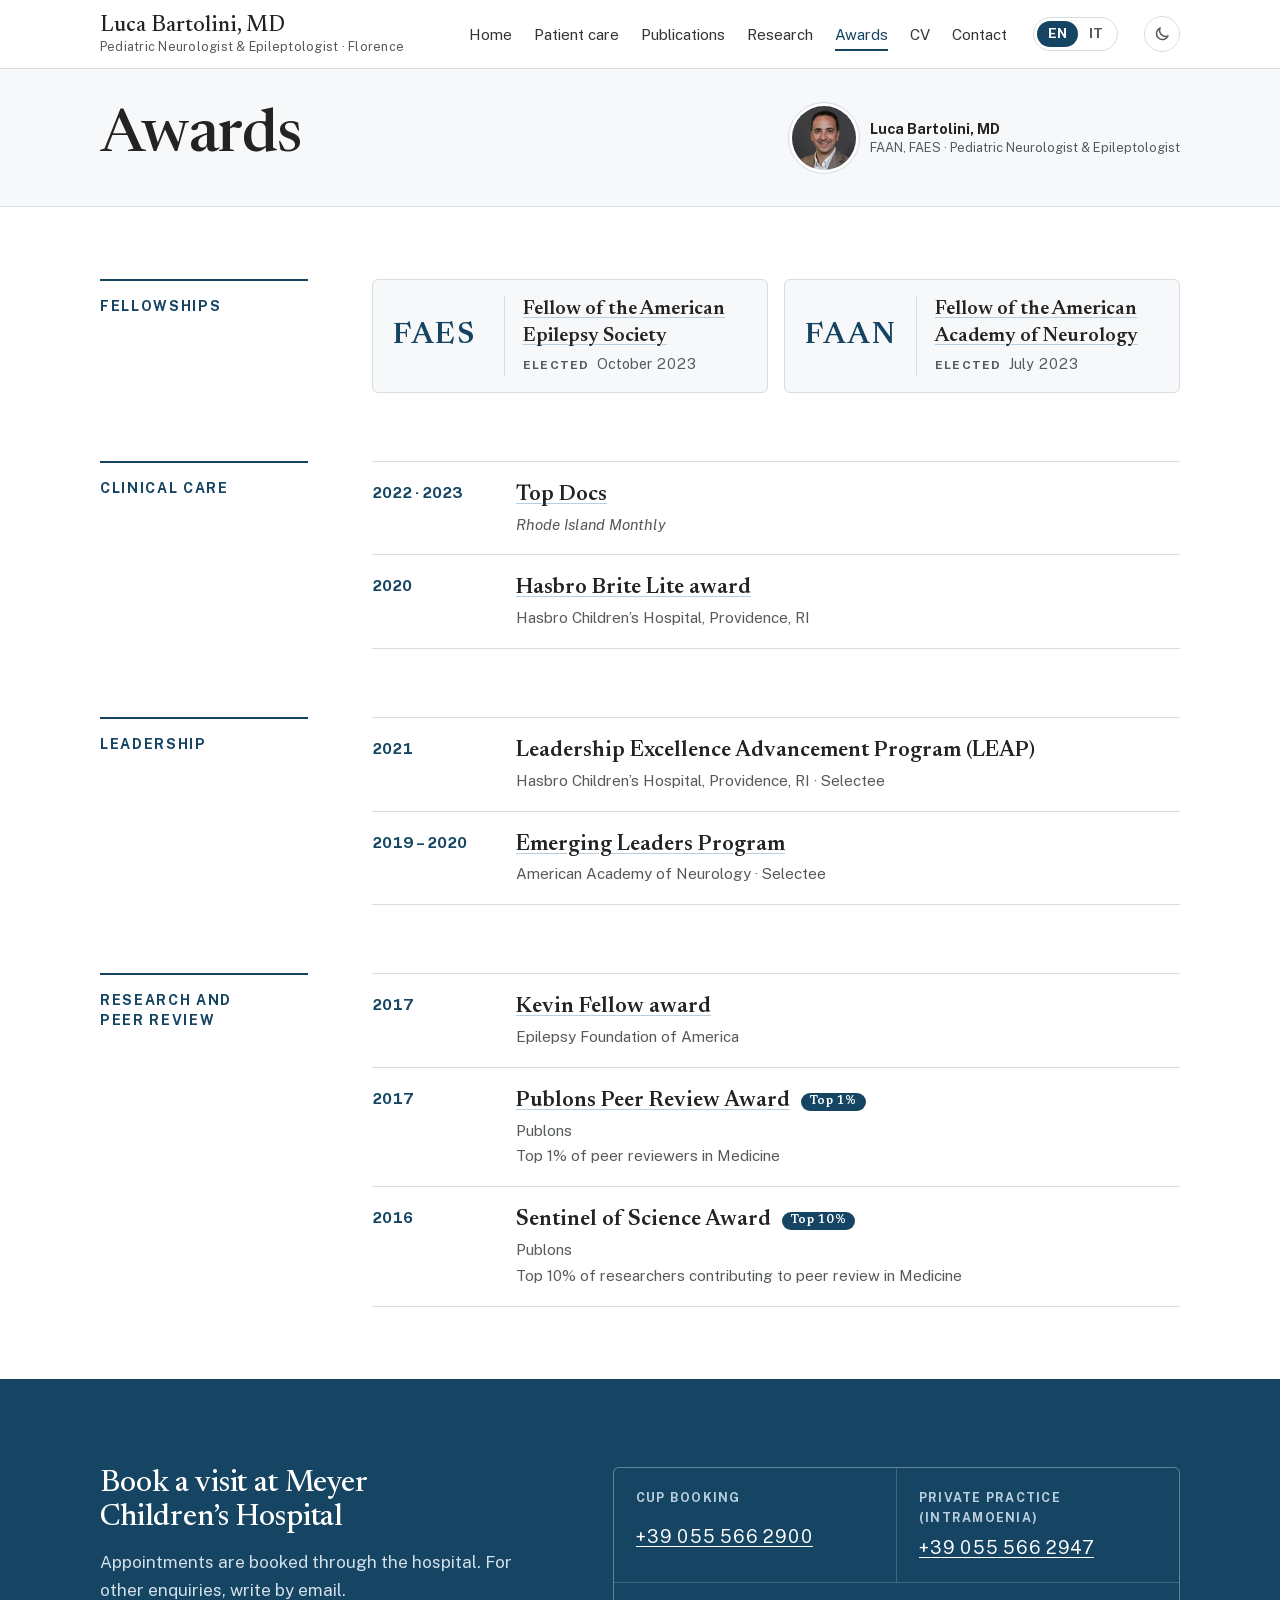
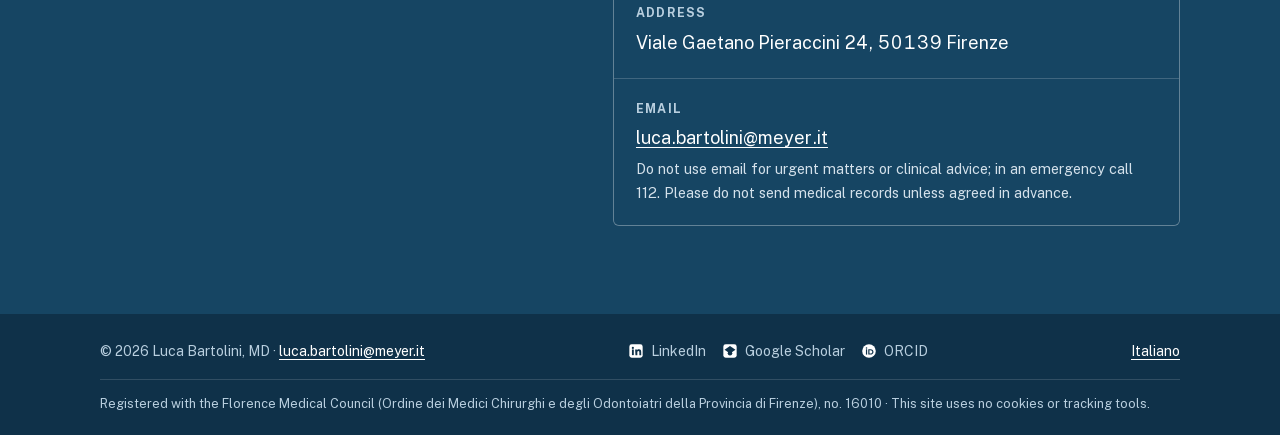
==== awards/index.html @ 649fad36 "Rework homepage design, align EN bio with IT, add legal notes Design: on phones the portrait sits be" ====
<!doctype html>
<html lang="en">
<head>
<meta charset="utf-8">
<meta name="viewport" content="width=device-width, initial-scale=1, viewport-fit=cover">
<script>try{var t=localStorage.getItem("theme");if(t==="dark"||t==="light")document.documentElement.setAttribute("data-theme",t)}catch(e){}</script>
<title>Awards and Honors | Luca Bartolini, MD, FAAN, FAES</title>
<meta name="description" content="Awards and honors of Luca Bartolini, MD: Fellow of the American Academy of Neurology (FAAN) and American Epilepsy Society (FAES), ABPN board-certified." />
<link rel="canonical" href="https://www.lucabartolinimd.com/awards/" />
<meta property="og:locale" content="en_US" />
<meta property="og:type" content="article" />
<meta property="og:title" content="Awards and Honors | Luca Bartolini, MD, FAAN, FAES" />
<meta property="og:description" content="Awards and honors of Luca Bartolini, MD: Fellow of the American Academy of Neurology (FAAN) and American Epilepsy Society (FAES), ABPN board-certified." />
<meta property="og:url" content="https://www.lucabartolinimd.com/awards/" />
<meta property="og:site_name" content="Luca Bartolini, MD" />
<meta property="article:modified_time" content="2024-05-18T07:03:26+00:00" />
<meta property="og:image" content="https://www.lucabartolinimd.com/assets/img/luca-bartolini-1024.jpg" />
<meta name="twitter:card" content="summary_large_image" />
<meta name="twitter:label1" content="Est. reading time" />
<meta name="twitter:data1" content="1 minute" />
<script type="application/ld+json">{"@context":"https://schema.org","@graph":[{"@type":"WebPage","@id":"https://www.lucabartolinimd.com/awards/","url":"https://www.lucabartolinimd.com/awards/","name":"Awards and Honors | Luca Bartolini, MD, FAAN, FAES","isPartOf":{"@id":"https://www.lucabartolinimd.com/#website"},"primaryImageOfPage":{"@id":"https://www.lucabartolinimd.com/awards/#primaryimage"},"image":{"@id":"https://www.lucabartolinimd.com/awards/#primaryimage"},"thumbnailUrl":"https://www.lucabartolinimd.com/assets/img/luca-bartolini-1024.jpg","datePublished":"2023-12-12T12:00:32+00:00","dateModified":"2026-11-07T00:00:00+00:00","description":"Awards and honors of Luca Bartolini, MD: Fellow of the American Academy of Neurology (FAAN) and American Epilepsy Society (FAES), ABPN board-certified.","breadcrumb":{"@id":"https://www.lucabartolinimd.com/awards/#breadcrumb"},"inLanguage":"en-US","potentialAction":[{"@type":"ReadAction","target":["https://www.lucabartolinimd.com/awards/"]}]},{"@type":"ImageObject","inLanguage":"en-US","@id":"https://www.lucabartolinimd.com/awards/#primaryimage","url":"https://www.lucabartolinimd.com/assets/img/luca-bartolini-1024.jpg","contentUrl":"https://www.lucabartolinimd.com/assets/img/luca-bartolini-1024.jpg","width":1024,"height":1536,"caption":"Luca Bartolini, MD, FAAN, FAES"},{"@type":"BreadcrumbList","@id":"https://www.lucabartolinimd.com/awards/#breadcrumb","itemListElement":[{"@type":"ListItem","position":1,"name":"Home","item":"https://www.lucabartolinimd.com/"},{"@type":"ListItem","position":2,"name":"Home","item":"https://www.lucabartolinimd.com/"},{"@type":"ListItem","position":3,"name":"Awards"}]},{"@type":"WebSite","@id":"https://www.lucabartolinimd.com/#website","url":"https://www.lucabartolinimd.com/","name":"Luca Bartolini, MD, FAAN, FAES","description":"Pediatric Neurologist and Epileptologist in Florence","publisher":{"@id":"https://www.lucabartolinimd.com/#/schema/person/4115e8d61b340ea2234ad80b020957fd"},"alternateName":"Prof. Luca Bartolini","inLanguage":"en-US"},{"@type":"Person","@id":"https://www.lucabartolinimd.com/#/schema/person/4115e8d61b340ea2234ad80b020957fd","name":"Luca Bartolini","honorificPrefix":"Prof.","honorificSuffix":"MD, FAAN, FAES","jobTitle":["Pediatric Neurologist and Epileptologist","Associate Professor of Child Neurology","Editor-in-Chief, Neurology: Clinical Practice"],"description":"Pediatric neurologist and epileptologist caring for children with complex neurological disorders, with a special focus on drug-resistant and rare genetic epilepsies.","url":"https://www.lucabartolinimd.com/","image":{"@type":"ImageObject","url":"https://www.lucabartolinimd.com/assets/img/luca-bartolini-1024.jpg","contentUrl":"https://www.lucabartolinimd.com/assets/img/luca-bartolini-1024.jpg","width":1024,"height":1536,"caption":"Luca Bartolini, MD, FAAN, FAES"},"email":"mailto:luca.bartolini@meyer.it","worksFor":{"@type":"Hospital","name":"Meyer Children’s Hospital IRCCS","url":"https://www.meyer.it","telephone":"+39 055 566 2900","address":{"@type":"PostalAddress","streetAddress":"Viale Gaetano Pieraccini, 24","postalCode":"50139","addressLocality":"Firenze","addressCountry":"IT"}},"affiliation":{"@type":"CollegeOrUniversity","name":"University of Florence","url":"https://www.unifi.it"},"alumniOf":{"@type":"CollegeOrUniversity","name":"University of Padova"},"award":["Fellow of the American Academy of Neurology (FAAN)","Fellow of the American Epilepsy Society (FAES)"],"knowsAbout":["Childhood epilepsy","Rare, drug-resistant neurogenetic conditions","Inflammatory disorders of the central nervous system","Pediatric stroke","Neurocritical care"],"knowsLanguage":["it","en"],"sameAs":["https://it.linkedin.com/in/lucabartolinimd","https://scholar.google.com/citations?user=W1sBHMkAAAAJ","https://orcid.org/0000-0003-2755-8218"]}]}</script>
<link rel="alternate" hreflang="en" href="https://www.lucabartolinimd.com/awards/">
<link rel="alternate" hreflang="it" href="https://www.lucabartolinimd.com/it/premi/">
<link rel="alternate" hreflang="x-default" href="https://www.lucabartolinimd.com/awards/">
<link rel="preload" href="../assets/fonts/public-sans-var.woff2" as="font" type="font/woff2" crossorigin>
<link rel="preload" href="../assets/fonts/newsreader-var.woff2" as="font" type="font/woff2" crossorigin>
<link rel="stylesheet" href="../assets/css/site.css?v=a36871f1">
<link rel="icon" href="../assets/img/favicon-48.png" sizes="48x48" type="image/png">
<link rel="icon" href="../assets/img/favicon-96.png" sizes="96x96" type="image/png">
<link rel="icon" href="../assets/img/favicon-192.png" sizes="192x192" type="image/png">
<link rel="apple-touch-icon" href="../assets/img/icon-300.jpg">
<meta name="theme-color" content="#164563">
</head>
<body class="page-awards">
<a class="skip" href="#main">Skip to content</a>
<header class="site-header">
  <div class="wrap">
    <a class="brand" href="../"><strong>Luca Bartolini, MD</strong><span>Pediatric Neurologist &amp; Epileptologist · Florence</span></a>
    <nav class="nav" aria-label="Main">
      <ul id="site-menu"><li><a href="../">Home</a></li><li><a href="../patient-care/">Patient care</a></li><li><a href="../publications/">Publications</a></li><li><a href="../research/">Research</a></li><li><a href="./" aria-current="page">Awards</a></li><li><a href="../cv/">CV</a></li><li><a href="../contacts/">Contact</a></li></ul>
      <div class="lang" role="group" aria-label="Language"><a href="./" lang="en" hreflang="en" aria-current="true">EN</a><a href="../it/premi/" lang="it" hreflang="it">IT</a></div>
      <button class="theme-btn" type="button" id="theme-btn" aria-pressed="false" aria-label="Dark mode" title="Dark mode"><svg class="moon" viewBox="0 0 24 24" aria-hidden="true" focusable="false"><path d="M20 14.5A8 8 0 0 1 9.5 4a8 8 0 1 0 10.5 10.5z" fill="none" stroke="currentColor" stroke-width="2" stroke-linejoin="round"/></svg><svg class="sun" viewBox="0 0 24 24" aria-hidden="true" focusable="false"><circle cx="12" cy="12" r="4" fill="none" stroke="currentColor" stroke-width="2"/><path d="M12 2v2.5M12 19.5V22M2 12h2.5M19.5 12H22M4.9 4.9l1.8 1.8M17.3 17.3l1.8 1.8M4.9 19.1l1.8-1.8M17.3 6.7l1.8-1.8" stroke="currentColor" stroke-width="2" stroke-linecap="round"/></svg></button>
      <button class="menu-btn" type="button" id="menu-btn" aria-controls="site-menu" aria-expanded="false" data-open="Menu" data-close="Close">Menu</button>
    </nav>
  </div>
</header>
<main id="main">
<section class="page-head"><div class="wrap"><div class="titles"><h1>Awards</h1></div><a class="mini" href="../"><picture><source type="image/avif" srcset="../assets/img/headshot-thumb-128.avif 2x, ../assets/img/headshot-thumb-192.avif 3x"><img src="../assets/img/headshot-thumb-128.jpg" srcset="../assets/img/headshot-thumb-192.jpg 3x" alt="" width="64" height="64"></picture><span><b>Luca Bartolini, MD</b><small>FAAN, FAES · Pediatric Neurologist &amp; Epileptologist</small></span></a></div></section>
<section class="page-body no-toc"><div class="wrap"><div class="awards"><section class="aw-section aw-fellows" aria-labelledby="aw-fellows"><h2 id="aw-fellows">Fellowships</h2><ul class="fellows"><li class="fellow"><p class="fellow-pn" aria-hidden="true">FAES</p><p class="fellow-name"><a href="https://aesnet.org/membership/get-involved/faes" target="_blank" rel="noopener">Fellow of the American Epilepsy Society<span class="sr-only"> (opens in a new tab)</span></a></p><p class="fellow-date"><span>Elected</span> October 2023</p></li><li class="fellow"><p class="fellow-pn" aria-hidden="true">FAAN</p><p class="fellow-name"><a href="https://www.aan.com/membership/become-a-fellow-faan" target="_blank" rel="noopener">Fellow of the American Academy of Neurology<span class="sr-only"> (opens in a new tab)</span></a></p><p class="fellow-date"><span>Elected</span> July 2023</p></li></ul></section><section class="aw-section" aria-labelledby="aw-clinical-care"><h2 id="aw-clinical-care">Clinical care</h2><ol class="aw-list"><li class="aw-item"><p class="aw-when">2022 · 2023</p><div class="aw-what"><p class="aw-title"><a href="https://www.rimonthly.com/be-well-rhody/top-doctors/" target="_blank" rel="noopener">Top Docs<span class="sr-only"> (opens in a new tab)</span></a></p><p class="aw-by"><i>Rhode Island Monthly</i></p></div></li><li class="aw-item"><p class="aw-when">2020</p><div class="aw-what"><p class="aw-title"><a href="https://www.lifespan.org/locations/hasbro-childrens-hospital/about-hasbro-childrens-hospital/awards/brite-lites/brite-lite-prev-winners" target="_blank" rel="noopener">Hasbro Brite Lite award<span class="sr-only"> (opens in a new tab)</span></a></p><p class="aw-by">Hasbro Children’s Hospital, Providence, RI</p></div></li></ol></section><section class="aw-section" aria-labelledby="aw-leadership"><h2 id="aw-leadership">Leadership</h2><ol class="aw-list"><li class="aw-item"><p class="aw-when">2021</p><div class="aw-what"><p class="aw-title">Leadership Excellence Advancement Program (LEAP)</p><p class="aw-by">Hasbro Children’s Hospital, Providence, RI<span class="aw-note">Selectee</span></p></div></li><li class="aw-item"><p class="aw-when">2019 – 2020</p><div class="aw-what"><p class="aw-title"><a href="https://www.aan.com/conferences-community/leadership-programs/emerging-leaders/" target="_blank" rel="noopener">Emerging Leaders Program<span class="sr-only"> (opens in a new tab)</span></a></p><p class="aw-by">American Academy of Neurology<span class="aw-note">Selectee</span></p></div></li></ol></section><section class="aw-section" aria-labelledby="aw-research-and-peer-review"><h2 id="aw-research-and-peer-review">Research and peer review</h2><ol class="aw-list"><li class="aw-item"><p class="aw-when">2017</p><div class="aw-what"><p class="aw-title"><a href="https://www.epilepsy.com/about-us/research-and-new-therapies/kevins-fellows" target="_blank" rel="noopener">Kevin Fellow award<span class="sr-only"> (opens in a new tab)</span></a></p><p class="aw-by">Epilepsy Foundation of America</p></div></li><li class="aw-item"><p class="aw-when">2017</p><div class="aw-what"><p class="aw-title"><a href="https://publons.com/wos-op/awards/2017/field/?asjc=160&amp;order_by=place" target="_blank" rel="noopener">Publons Peer Review Award<span class="sr-only"> (opens in a new tab)</span></a> <span class="aw-rank">Top 1%</span></p><p class="aw-by">Publons</p><p class="aw-desc">Top 1% of peer reviewers in Medicine</p></div></li><li class="aw-item"><p class="aw-when">2016</p><div class="aw-what"><p class="aw-title">Sentinel of Science Award <span class="aw-rank">Top 10%</span></p><p class="aw-by">Publons</p><p class="aw-desc">Top 10% of researchers contributing to peer review in Medicine</p></div></li></ol></section></div></div></section>
</main>
<section class="appt" id="appointments" aria-labelledby="appt-h">
  <div class="wrap">
    <div>
      <h2 id="appt-h">Book a visit at Meyer Children’s Hospital</h2>
      <p class="sub">Appointments are booked through the hospital. For other enquiries, write by email.</p>
    </div>
    <div class="contact-grid">
      <div><span class="k">CUP booking</span><span class="v"><a href="tel:+390555662900">+39 055 566 2900</a></span></div>
      <div><span class="k">Private practice (intramoenia)</span><span class="v"><a href="tel:+390555662947">+39 055 566 2947</a></span></div>
      <div class="full"><span class="k">Address</span><span class="v">Viale Gaetano Pieraccini 24, 50139 Firenze</span></div>
      <div class="full"><span class="k">Email</span><span class="v"><a href="mailto:luca.bartolini@meyer.it">luca.bartolini@meyer.it</a></span><span class="h">Do not use email for urgent matters or clinical advice; in an emergency call 112. Please do not send medical records unless agreed in advance.</span></div>
    </div>
  </div>
</section>
<footer class="site-footer"><div class="wrap"><span>© 2026 Luca Bartolini, MD · <a href="mailto:luca.bartolini@meyer.it">luca.bartolini@meyer.it</a></span><ul class="profiles on-dark" aria-label="Profiles"><li><a href="https://it.linkedin.com/in/lucabartolinimd" target="_blank" rel="noopener me"><svg class="ico" viewBox="0 0 24 24" aria-hidden="true" focusable="false"><rect x="2" y="2" width="20" height="20" rx="3.5" fill="currentColor"/><circle cx="7.3" cy="7.4" r="1.65" fill="var(--icon-cut)"/><rect x="5.9" y="9.7" width="2.8" height="8.5" fill="var(--icon-cut)"/><path d="M10.7 9.7h2.7v1.2c.4-.8 1.5-1.5 3-1.5 2.9 0 3.4 1.9 3.4 4.3v4.5H17v-4c0-1 0-2.3-1.4-2.3s-1.6 1.1-1.6 2.2v4.1h-2.8z" fill="var(--icon-cut)"/></svg><span>LinkedIn</span><span class="sr-only"> (opens in a new tab)</span></a></li><li><a href="https://scholar.google.com/citations?user=W1sBHMkAAAAJ&amp;hl=en" target="_blank" rel="noopener me"><svg class="ico" viewBox="0 0 24 24" aria-hidden="true" focusable="false"><rect x="2" y="2" width="20" height="20" rx="3.5" fill="currentColor"/><circle cx="12" cy="15.2" r="3.4" fill="var(--icon-cut)"/><path d="M12 4.6 3.8 10.2 12 15.6l8.2-5.4z" fill="var(--icon-cut)"/></svg><span>Google Scholar</span><span class="sr-only"> (opens in a new tab)</span></a></li><li><a href="https://orcid.org/0000-0003-2755-8218" target="_blank" rel="noopener me"><svg class="ico" viewBox="0 0 24 24" aria-hidden="true" focusable="false"><circle cx="12" cy="12" r="10.2" fill="currentColor"/><circle cx="8.3" cy="7.5" r="1.15" fill="var(--icon-cut)"/><rect x="7.4" y="9.4" width="1.8" height="8" fill="var(--icon-cut)"/><path fill-rule="evenodd" d="M10.9 9.4h3.3c3 0 4.5 2.1 4.5 4s-1.6 4-4.5 4h-3.3zm1.8 1.6v4.8h1.4c2 0 2.8-1.3 2.8-2.4 0-1.2-.8-2.4-2.8-2.4z" fill="var(--icon-cut)"/></svg><span>ORCID</span><span class="sr-only"> (opens in a new tab)</span></a></li></ul><span><a href="../it/premi/" lang="it">Italiano</a></span><p class="legal">Registered with the Florence Medical Council (Ordine dei Medici Chirurghi e degli Odontoiatri della Provincia di Firenze), no. 16010 · This site uses no cookies or tracking tools.</p></div></footer>
<script src="../assets/js/site.js?v=41d73897" defer></script>
</body>
</html>
---- assets/css/site.css ----
/* Luca Bartolini, MD — site styles
   Fonts (self-hosted): Newsreader for headings and titles, Public Sans for text. Palette: the original site's navy #164563 with charcoal and slate greys. */

@font-face { font-family: "Newsreader"; font-style: normal; font-weight: 400 600; font-display: swap; src: url("../fonts/newsreader-var.woff2") format("woff2"); }
@font-face { font-family: "Public Sans"; font-style: normal; font-weight: 400 700; font-display: swap; src: url("../fonts/public-sans-var.woff2") format("woff2"); }
@font-face { font-family: "Public Sans"; font-style: italic; font-weight: 400 700; font-display: swap; src: url("../fonts/public-sans-italic-var.woff2") format("woff2"); }

:root {
  --navy: #164563;
  --navy-deep: #0f3149;
  --navy-tint: #e8eff4;
  --navy-soft: #b9cfdf;
  --ink: #232323;
  --text: #333333;
  --slate: #55595c;
  --line: #d6dee4;
  --paper: #ffffff;
  --paper-2: #f6f8fa;
  --on-fill: #ffffff;      /* text on solid accent fills (buttons, active pills) */
  --band: #164563;         /* appointments band: dark in both themes */
  --band-deep: #0f3149;    /* footer */
  --header-bg: rgba(255, 255, 255, .95);
  --deco: #164563;         /* block behind the portrait */

  --font: "Public Sans", "Helvetica Neue", Arial, sans-serif;
  --font-display: "Newsreader", Georgia, "Times New Roman", serif;
  --step--1: 0.875rem;
  --step-0: 1.0625rem;
  --step-1: 1.25rem;
  --step-2: 1.625rem;
  --step-3: clamp(2.1rem, 4.4vw, 3.25rem);
  /* serif sizes: Newsreader runs small, so its steps sit a little above the sans ones */
  --serif-1: 1.375rem;
  --serif-2: 1.875rem;
  --serif-3: clamp(2.4rem, 5vw, 3.75rem);
  --measure: 68ch;
  --wrap: 1120px;
  --gutter-l: max(20px, env(safe-area-inset-left, 0px));
  --gutter-r: max(20px, env(safe-area-inset-right, 0px));
}

/* dark theme: follows the device unless the visitor picks one with the header toggle */
@media (prefers-color-scheme: dark) {
  :root:not([data-theme="light"]) {
    --navy: #8fbbdc; --navy-deep: #b9d6ec; --navy-tint: #173246; --navy-soft: #b9cfdf;
    --ink: #eef2f5; --text: #cdd7de; --slate: #9aa9b5; --line: #263a4a;
    --paper: #0e1a23; --paper-2: #13222d; --on-fill: #0b1822;
    --band: #123349; --band-deep: #0a1e2c; --header-bg: rgba(14, 26, 35, .92); --deco: #1f4a68;
    color-scheme: dark;
  }
}
:root[data-theme="dark"] {
  --navy: #8fbbdc; --navy-deep: #b9d6ec; --navy-tint: #173246; --navy-soft: #b9cfdf;
  --ink: #eef2f5; --text: #cdd7de; --slate: #9aa9b5; --line: #263a4a;
  --paper: #0e1a23; --paper-2: #13222d; --on-fill: #0b1822;
  --band: #123349; --band-deep: #0a1e2c; --header-bg: rgba(14, 26, 35, .92); --deco: #1f4a68;
  color-scheme: dark;
}

/* base */
* { box-sizing: border-box; }
html { scroll-behavior: smooth; scroll-padding-top: 88px; -webkit-text-size-adjust: 100%; }
@media (prefers-reduced-motion: reduce) { html { scroll-behavior: auto; } }
body { margin: 0; background: var(--paper); color: var(--text); font-family: var(--font); font-size: var(--step-0); line-height: 1.65; -webkit-font-smoothing: antialiased; }
img { max-width: 100%; height: auto; display: block; }
a { color: var(--navy); text-underline-offset: 3px; text-decoration-thickness: 1px; }
a:hover { color: var(--navy-deep); }
:focus-visible { outline: 2px solid var(--navy); outline-offset: 3px; border-radius: 2px; }
.appt :focus-visible, .site-footer :focus-visible, .btn-primary:focus-visible, .lang a[aria-current="true"]:focus-visible { outline-color: var(--navy); box-shadow: 0 0 0 2px var(--paper); }
.appt :focus-visible, .site-footer :focus-visible { outline-color: #fff; box-shadow: none; }
.sr-only { position: absolute; width: 1px; height: 1px; padding: 0; margin: -1px; overflow: hidden; clip: rect(0 0 0 0); white-space: nowrap; border: 0; }
h1, h2, h3 { color: var(--ink); line-height: 1.15; text-wrap: balance; margin: 0; font-family: var(--font-display); font-weight: 500; letter-spacing: -.005em; }
/* serif for names and titles; small uppercase labels stay in the sans */
.brand strong, .role .org, .honor .t, .timeline .what b, .fellow-pn, .fellow-name, .aw-title, .cv-title { font-family: var(--font-display); font-weight: 500; }
.aw-section h2, .prose h3.cv-group { font-family: var(--font); font-weight: 700; letter-spacing: .12em; }
p { margin: 0; }
.wrap { max-width: var(--wrap); margin-inline: auto; padding-left: var(--gutter-l); padding-right: var(--gutter-r); }
.eyebrow { font-size: var(--step--1); letter-spacing: .12em; text-transform: uppercase; color: var(--navy); font-weight: 700; }
.skip { position: absolute; left: -9999px; top: 0; z-index: 20; background: var(--navy); color: var(--on-fill); padding: 10px 16px; }
.skip:focus { left: 16px; top: 16px; }

/* header */
body::before { content: ""; position: fixed; inset: 0 0 auto; height: env(safe-area-inset-top, 0px); z-index: 10; background: var(--paper); }
.site-header { position: sticky; top: env(safe-area-inset-top, 0px); z-index: 5; background: var(--header-bg); backdrop-filter: blur(8px); -webkit-backdrop-filter: blur(8px); border-bottom: 1px solid var(--line); }
.site-header .wrap { display: flex; align-items: center; justify-content: space-between; gap: 24px; min-height: 68px; }
.brand { text-decoration: none; color: var(--ink); display: grid; line-height: 1.2; }
.brand strong { font-size: 1.375rem; line-height: 1.2; }
.brand span { font-size: .78rem; color: var(--slate); letter-spacing: .02em; }
.nav { display: flex; align-items: center; gap: 26px; }
.nav ul { list-style: none; display: flex; gap: 22px; margin: 0; padding: 0; }
.nav ul a { text-decoration: none; color: var(--text); font-size: .95rem; padding-block: 6px; border-bottom: 2px solid transparent; }
.nav ul a:hover, .nav ul a[aria-current="page"] { color: var(--navy); border-color: var(--navy); }
.lang { display: flex; border: 1px solid var(--line); border-radius: 999px; padding: 3px; font-size: .85rem; font-weight: 700; }
.lang a { text-decoration: none; padding: 6px 11px; line-height: 1; border-radius: 999px; color: var(--slate); }
.lang a:hover { color: var(--navy); }
.lang a[aria-current="true"] { background: var(--navy); color: var(--on-fill); }
.theme-btn { display: inline-grid; place-items: center; width: 36px; height: 36px; padding: 0; background: none; border: 1px solid var(--line); border-radius: 50%; color: var(--slate); cursor: pointer; flex: none; }
.theme-btn:hover { color: var(--navy); border-color: var(--navy); }
.theme-btn svg { width: 18px; height: 18px; }
.theme-btn .sun { display: none; }
:root[data-theme="dark"] .theme-btn .sun { display: block; }
:root[data-theme="dark"] .theme-btn .moon { display: none; }
@media (prefers-color-scheme: dark) {
  :root:not([data-theme="light"]) .theme-btn .sun { display: block; }
  :root:not([data-theme="light"]) .theme-btn .moon { display: none; }
}
.menu-btn { display: none; background: none; border: 1px solid var(--line); border-radius: 8px; padding: 8px 12px; font: inherit; font-size: .9rem; color: var(--ink); cursor: pointer; }

/* buttons */
.ctas { display: flex; flex-wrap: wrap; gap: 12px; }
.btn { display: inline-flex; align-items: center; gap: 8px; padding: 12px 22px; border-radius: 6px; font-weight: 700; font-size: .95rem; text-decoration: none; border: 1.5px solid var(--navy); transition: background .15s, color .15s; }
.btn-primary { background: var(--navy); color: var(--on-fill); }
.btn-primary:hover { background: var(--navy-deep); border-color: var(--navy-deep); color: var(--on-fill); }
.btn-ghost { color: var(--navy); background: transparent; }
.btn-ghost:hover { background: var(--navy-tint); }

/* home: hero */
.hero { padding-block: clamp(40px, 7vw, 88px) clamp(8px, 2vw, 24px); }
.hero .wrap { display: grid; grid-template-columns: minmax(0, 1.25fr) minmax(0, .9fr); gap: clamp(32px, 6vw, 80px); align-items: center; }
.hero-text { display: grid; gap: 22px; min-width: 0; }
.hero h1 { font-size: var(--serif-3); letter-spacing: -.01em; }
.hero h1 .post { display: block; font-size: .5em; color: var(--slate); font-weight: 400; letter-spacing: .04em; margin-top: 10px; }
.lead { font-size: var(--step-1); line-height: 1.55; max-width: 34em; }
.creds { font-size: .95rem; color: var(--slate); line-height: 1.5; max-width: 38em; }
.hero .ctas { margin-top: 6px; }
.portrait { position: relative; margin: 0; justify-self: end; width: 100%; max-width: 360px; }
.portrait picture { display: block; }
.portrait img { position: relative; width: 100%; aspect-ratio: 4 / 5; object-fit: cover; object-position: 50% 18%; border-radius: 4px; background: var(--paper-2); }

/* home: bands */
.band { padding-block: clamp(56px, 8vw, 96px); }
.band.alt { background: var(--paper-2); border-block: 1px solid var(--line); }
.band-head { display: grid; gap: 10px; margin-bottom: 36px; max-width: 46rem; }
.band-head h2 { font-size: var(--serif-2); }
.roles { display: grid; grid-template-columns: repeat(3, minmax(0, 1fr)); border-top: 2px solid var(--navy); }
.role { padding: 22px 24px 4px 0; display: grid; gap: 6px; align-content: start; }
.role + .role { padding-left: 24px; border-left: 1px solid var(--line); }
.role .org { font-size: var(--serif-1); color: var(--ink); font-weight: 700; line-height: 1.3; }
.role .what { color: var(--slate); font-size: .95rem; }
.role .org a { color: inherit; text-decoration-color: var(--navy-soft); }
.role .org a:hover { color: var(--navy); text-decoration-color: currentColor; }
.split { display: grid; grid-template-columns: minmax(0, .8fr) minmax(0, 1.2fr); gap: clamp(32px, 6vw, 80px); }
.stack { display: grid; gap: 18px; align-content: start; min-width: 0; }
.stack h2 { font-size: var(--serif-2); }
.areas { list-style: none; margin: 0; padding: 0; display: grid; align-content: start; align-self: center; }
.areas li { display: grid; grid-template-columns: 2.25rem minmax(0, 1fr); padding-block: 14px; border-bottom: 1px solid var(--line); font-size: var(--step-1); color: var(--ink); line-height: 1.4; }
.areas li::before { content: ""; width: 10px; height: 10px; margin-top: .45em; border: 2px solid var(--navy); border-radius: 50%; }
.areas li:first-child { border-top: 1px solid var(--line); }
/* home: block for families, right after the hero */
.families .stack p { max-width: 34em; }
.text-link { font-weight: 700; color: var(--navy); text-underline-offset: 3px; display: inline-block; padding-block: 10px; }
.text-link:hover { color: var(--navy-deep); }
.fam-links { list-style: none; margin: 0; padding: 0; display: grid; align-content: start; align-self: center; border-top: 2px solid var(--navy); }
.fam-links a { display: grid; gap: 4px; padding: 18px 2rem 18px 0; border-bottom: 1px solid var(--line); text-decoration: none; color: var(--ink); position: relative; }
.fam-links a::after { content: "→"; position: absolute; right: 4px; top: 50%; transform: translateY(-50%); color: var(--navy); transition: transform .15s; }
.fam-links a:hover b { color: var(--navy); text-decoration: underline; text-underline-offset: 3px; }
.fam-links a:hover::after { transform: translate(4px, -50%); }
.fam-links b { font-family: var(--font-display); font-weight: 500; font-size: var(--serif-1); line-height: 1.3; }
.fam-links span { color: var(--slate); font-size: .95rem; }
.note-card { padding: 20px 22px; background: var(--paper); border: 1px solid var(--line); border-radius: 6px; font-size: .95rem; color: var(--slate); }
.note-card strong { color: var(--ink); display: block; margin-bottom: 4px; }
.bio { display: grid; gap: 18px; max-width: var(--measure); }
.bio strong, .bio b { color: var(--ink); }
.more-bio { display: grid; gap: 18px; }
.more-bio summary { cursor: pointer; list-style: none; width: fit-content; font-weight: 700; color: var(--navy); padding-block: 10px; display: inline-flex; align-items: center; gap: 8px; }
.more-bio summary::-webkit-details-marker { display: none; }
.more-bio summary::after { content: ""; width: 7px; height: 7px; border-right: 2px solid currentColor; border-bottom: 2px solid currentColor; transform: translateY(-2px) rotate(45deg); transition: transform .15s; }
.more-bio[open] summary::after { transform: translateY(2px) rotate(-135deg); }
.more-bio summary:hover { color: var(--navy-deep); text-decoration: underline; text-underline-offset: 3px; }
.more-bio .close-label, .more-bio[open] .open-label { display: none; }
.more-bio[open] .close-label { display: inline; }
.more-bio[open] summary { order: 2; }
.bio-rest { display: grid; gap: 18px; }
@media (prefers-reduced-motion: reduce) { .more-bio summary::after { transition: none; } }
.timeline { list-style: none; margin: 0; padding: 0; display: grid; }
.timeline li { display: grid; grid-template-columns: 9.5rem minmax(0, 1fr); gap: 24px; padding-block: 20px; border-bottom: 1px solid var(--line); }
.timeline li:first-child { border-top: 1px solid var(--line); }
.timeline .when { font-variant-numeric: tabular-nums; color: var(--navy); font-weight: 700; font-size: .95rem; padding-top: 2px; }
.timeline .what { display: grid; gap: 2px; }
.timeline .what b { color: var(--ink); font-size: var(--serif-1); line-height: 1.35; }
.timeline .what span { color: var(--slate); font-size: .95rem; }
.timeline .now-tag { margin-left: 10px; font-size: .75rem; letter-spacing: .1em; text-transform: uppercase; background: var(--navy); color: var(--on-fill); padding: 2px 7px; border-radius: 999px; vertical-align: 2px; }
.honors { display: grid; grid-template-columns: repeat(4, minmax(0, 1fr)); gap: 16px; }
.honor { background: var(--paper); border: 1px solid var(--line); border-radius: 6px; padding: 20px; display: grid; gap: 8px; align-content: start; }
.honor .yr { font-variant-numeric: tabular-nums; font-size: .82rem; font-weight: 700; color: var(--navy); letter-spacing: .06em; }
.honor .t { color: var(--ink); font-weight: 700; line-height: 1.3; font-size: 1.25rem; }
.honor .s { color: var(--slate); font-size: .9rem; line-height: 1.5; }
.more { margin-top: 24px; font-weight: 700; }

/* inner pages */
.page-head { background: var(--paper-2); border-bottom: 1px solid var(--line); }
.page-head .wrap { padding-block: clamp(22px, 3vw, 34px); display: grid; grid-template-columns: minmax(0, 1fr) auto; gap: 32px; align-items: center; }
.page-head .titles { display: grid; gap: 6px; min-width: 0; }
.page-head h1 { font-size: var(--serif-3); letter-spacing: -.01em; }
.page-head .intro { color: var(--slate); max-width: 44em; }
.page-head .mini { display: flex; align-items: center; gap: 14px; text-decoration: none; color: var(--ink); }
.page-head .mini img { width: 64px; height: 64px; border-radius: 50%; object-fit: cover; object-position: 50% 15%; box-shadow: 0 0 0 3px var(--paper), 0 0 0 4px var(--line); }
.page-head .mini span { display: grid; font-size: .9rem; line-height: 1.35; }
.page-head .mini small { color: var(--slate); font-size: .8rem; }
.page-body .wrap { padding-block: clamp(40px, 6vw, 72px); display: grid; grid-template-columns: 13rem minmax(0, 1fr); gap: clamp(32px, 5vw, 64px); align-items: start; }
.page-body.no-toc .wrap { grid-template-columns: minmax(0, 1fr); }
.toc { position: sticky; top: calc(env(safe-area-inset-top, 0px) + 92px); display: grid; gap: 4px; font-size: .9rem; }
.toc p { margin-bottom: 8px; }
.toc a { text-decoration: none; color: var(--slate); padding: 6px 0 6px 14px; border-left: 2px solid var(--line); line-height: 1.35; }
.toc a:hover { color: var(--navy); border-color: var(--navy); }

/* prose: the imported page text */
.prose { max-width: var(--measure); min-width: 0; display: grid; gap: 14px; overflow-wrap: break-word; }
.prose > * { margin: 0; }
.prose h2 { font-size: var(--serif-2); padding-top: 28px; margin-top: 18px; border-top: 2px solid var(--navy); }
.prose > h2:first-child { margin-top: 0; padding-top: 0; border-top: 0; }
.prose h3 { font-size: var(--serif-1); margin-top: 18px; color: var(--navy); }
.prose h2 a, .prose h3 a { color: inherit; }
.prose strong { color: var(--ink); }
.prose hr { display: none; }
.prose ul, .prose ol { padding-left: 1.2em; display: grid; gap: 8px; }
.prose li::marker { color: var(--navy); }
.prose iframe { width: 100%; aspect-ratio: 16 / 10; border: 1px solid var(--line); border-radius: 6px; }

/* publications: references as a clean list */
.page-pubs .prose ul { list-style: none; padding: 0; gap: 0; }
.page-pubs .prose ul li { padding: 16px 0; border-bottom: 1px solid var(--line); font-size: .95rem; line-height: 1.6; }
.page-pubs .prose ul li:first-child { border-top: 1px solid var(--line); }
.page-pubs .prose ul li a { font-weight: 700; }
.page-pubs .me { color: var(--ink); font-weight: 700; }
.page-pubs .prose h3.year { font-size: var(--serif-1); font-variant-numeric: tabular-nums; color: var(--navy); margin-top: 28px; padding-bottom: 6px; position: sticky; top: calc(env(safe-area-inset-top, 0px) + 68px); background: var(--paper); z-index: 1; }
.page-pubs .prose h2 + h3.year { margin-top: 4px; }
.page-pubs .prose h3.year + ul li:first-child { border-top: 0; }

/* awards: one row per award */
/* awards: fellowships first, then the rest grouped by kind */
.awards { display: grid; gap: clamp(44px, 6vw, 68px); }
.awards p, .research p { margin: 0; }
.aw-section { display: grid; grid-template-columns: 13rem minmax(0, 1fr); gap: 20px clamp(32px, 5vw, 64px); align-items: start; }
.aw-section h2 { margin: 0; padding-top: 16px; border-top: 2px solid var(--navy); font-size: var(--step--1); letter-spacing: .12em; text-transform: uppercase; color: var(--navy); line-height: 1.4; text-wrap: balance; }
.fellows { list-style: none; margin: 0; padding: 0; display: grid; grid-template-columns: repeat(2, minmax(0, 1fr)); gap: 16px; }
.fellow { display: grid; grid-template-columns: 7rem minmax(0, 1fr); gap: 2px 18px; align-items: center; padding: 16px 20px; background: var(--paper-2); border: 1px solid var(--line); border-radius: 6px; }
.fellow-pn { grid-row: span 2; font-size: 1.875rem; font-weight: 700; line-height: 1; letter-spacing: .05em; color: var(--navy); padding-right: 18px; border-right: 1px solid var(--line); align-self: stretch; display: flex; align-items: center; }
.fellow-name { color: var(--ink); font-weight: 700; font-size: 1.25rem; line-height: 1.35; text-wrap: balance; }
.fellow-name a, .aw-title a { color: inherit; text-decoration-color: var(--navy-soft); }
.fellow-name a:hover, .aw-title a:hover { color: var(--navy); text-decoration-color: currentColor; }
.fellow-date { color: var(--slate); font-size: .9rem; font-variant-numeric: tabular-nums; }
.fellow-date span { font-size: .75rem; letter-spacing: .1em; text-transform: uppercase; font-weight: 700; margin-right: 4px; }
.aw-list { list-style: none; margin: 0; padding: 0; display: grid; border-top: 1px solid var(--line); }
.aw-item { display: grid; grid-template-columns: 7.5rem minmax(0, 1fr); gap: 24px; padding-block: 18px; border-bottom: 1px solid var(--line); }
.aw-when { font-variant-numeric: tabular-nums; font-weight: 700; font-size: .95rem; color: var(--navy); line-height: 1.75; }
.aw-what { display: grid; gap: 3px; min-width: 0; }
.aw-title { color: var(--ink); font-weight: 700; font-size: 1.375rem; line-height: 1.4; }
.aw-rank { display: inline-block; margin-left: 6px; padding: 1px 9px; border-radius: 999px; background: var(--navy); color: var(--on-fill); font-size: .72rem; letter-spacing: .04em; vertical-align: 2px; white-space: nowrap; font-variant-numeric: tabular-nums; }
.aw-by, .aw-desc { color: var(--slate); font-size: .95rem; line-height: 1.5; }
.aw-note::before { content: " · "; }
@media (max-width: 840px) {
  .aw-section { grid-template-columns: minmax(0, 1fr); }
}
@media (max-width: 600px) {
  .fellows { grid-template-columns: minmax(0, 1fr); }
  .aw-item { grid-template-columns: minmax(0, 1fr); gap: 2px; padding-block: 16px; }
  .aw-title { font-size: 1.25rem; }
}

/* research: same section rows as awards, plus a lead, a goal quote and a themes list */
.research { display: grid; gap: clamp(44px, 6vw, 68px); }
.rs-body { display: grid; gap: 22px; max-width: var(--measure); min-width: 0; }
.rs-lead { font-size: var(--step-1); line-height: 1.55; color: var(--ink); }
.rs-lead strong { font-weight: 600; }
.rs-goal { margin: 0; padding: 4px 0 4px 24px; border-left: 2px solid var(--navy); font-family: var(--font-display); font-size: var(--serif-1); line-height: 1.45; color: var(--ink); }
.rs-intro { color: var(--slate); }
.rs-themes { list-style: none; margin: 0; padding: 0; display: grid; border-top: 1px solid var(--line); }
.rs-themes li { display: grid; grid-template-columns: 1.75rem minmax(0, 1fr); padding-block: 14px; border-bottom: 1px solid var(--line); color: var(--ink); font-size: 1.0625rem; line-height: 1.5; }
.rs-themes li::before { content: ""; width: 12px; height: 12px; margin-top: .4em; border: 2px solid var(--navy); border-radius: 50%; box-sizing: border-box; }
.rs-themes li.is-now::before { background: var(--navy); box-shadow: 0 0 0 3px var(--navy-tint); }
.rs-tag { display: inline-block; margin-left: 8px; padding: 1px 9px; border-radius: 999px; background: var(--navy-tint); color: var(--navy); font-family: var(--font); font-size: .72rem; font-weight: 700; letter-spacing: .05em; vertical-align: 2px; white-space: nowrap; }
.rs-amount { font-variant-numeric: tabular-nums; }

/* CV: each section is a dated timeline */
.page-cv .prose { gap: 0; }
.page-cv .prose h2 { margin-top: 48px; }
.page-cv .prose > h2:first-child { margin-top: 0; }
.prose h3.cv-group { font-size: var(--step--1); letter-spacing: .12em; text-transform: uppercase; color: var(--slate); margin: 26px 0 0; }
.prose .cv-list { list-style: none; padding: 0; margin: 16px 0 0; gap: 0; }
.prose h3.cv-group + .cv-list { margin-top: 6px; }
.cv-item { display: grid; grid-template-columns: 8rem minmax(0, 1fr); gap: 0 26px; }
.cv-when { padding: 15px 0 15px; text-align: right; font-variant-numeric: tabular-nums; font-weight: 700; font-size: .9rem; color: var(--navy); line-height: 1.5; }
.cv-what { position: relative; display: grid; gap: 3px; padding: 14px 0 18px 26px; border-left: 2px solid var(--line); }
.cv-what::before, .cv-when::before { content: ""; position: absolute; left: -8px; top: 20px; width: 14px; height: 14px; border-radius: 50%; background: var(--paper); border: 2px solid var(--navy); box-sizing: border-box; }
.cv-when::before { display: none; }
.is-now .cv-what::before, .is-now .cv-when::before { background: var(--navy); box-shadow: 0 0 0 4px var(--navy-tint); }
.cv-title { color: var(--ink); font-weight: 700; font-size: 1.375rem; line-height: 1.4; }
.cv-tag { display: inline-block; margin-left: 6px; padding: 1px 8px; border-radius: 999px; background: var(--navy-tint); color: var(--navy); font-size: .72rem; letter-spacing: .05em; vertical-align: 2px; white-space: nowrap; }
.cv-org, .cv-note { font-size: .95rem; color: var(--slate); line-height: 1.5; }
.cv-org b { color: var(--text); }
.cv-org b + span::before { content: " · "; }
.cv-note { margin-top: 2px; }
@media (max-width: 600px) {
  .cv-item { grid-template-columns: minmax(0, 1fr); }
  .cv-when { position: relative; text-align: left; padding: 14px 0 0 24px; border-left: 2px solid var(--line); }
  .cv-when::before { display: block; top: 18px; }
  .cv-what { padding: 2px 0 16px 24px; }
  .cv-what::before { display: none; }
  .cv-when:empty { display: none; }
  .cv-when:empty + .cv-what { padding-top: 14px; }
  .cv-when:empty + .cv-what::before { display: block; }
  .cv-title { font-size: 1.25rem; }
}

/* contacts page */
.contact-layout { display: grid; grid-template-columns: minmax(0, 1fr) minmax(0, 1fr); gap: clamp(32px, 5vw, 64px); align-items: start; }
.contact-list { display: grid; border: 1px solid var(--line); border-radius: 6px; overflow: hidden; }
.contact-list > div { padding: 20px 22px; display: grid; gap: 4px; border-bottom: 1px solid var(--line); min-width: 0; }
.contact-list > div:last-child { border-bottom: 0; }
.contact-list .k { font-size: .78rem; text-transform: uppercase; letter-spacing: .1em; color: var(--navy); font-weight: 700; }
.contact-list .v { font-size: var(--step-1); color: var(--ink); font-variant-numeric: tabular-nums; }
.contact-list .h { font-size: .9rem; color: var(--slate); }
.map { display: grid; gap: 10px; }
.map iframe { width: 100%; aspect-ratio: 4 / 3; border: 1px solid var(--line); border-radius: 6px; }
/* the Google map loads only when the visitor asks for it */
.map-frame { aspect-ratio: 4 / 3; display: grid; place-content: center; justify-items: center; gap: 16px; padding: 24px; text-align: center; background: var(--paper-2); border: 1px solid var(--line); border-radius: 6px; color: var(--slate); font-size: .95rem; }
.map-frame p { max-width: 26em; }
.map-frame .btn { cursor: pointer; font-family: inherit; }
.map a { font-size: .9rem; font-weight: 700; }

/* appointments band + footer */
.appt { background: var(--band); color: #fff; }
.appt .wrap { padding-block: clamp(56px, 8vw, 88px); display: grid; grid-template-columns: minmax(0, 1fr) minmax(0, 1.3fr); gap: clamp(32px, 6vw, 80px); align-items: start; }
.appt h2 { color: #fff; font-size: var(--serif-2); }
.appt .eyebrow { color: #b9cfdf; }
.appt .sub { color: #d4e1eb; margin-top: 12px; max-width: 30em; }
.contact-grid { display: grid; grid-template-columns: repeat(2, minmax(0, 1fr)); gap: 1px; background: rgba(255, 255, 255, .18); border: 1px solid rgba(255, 255, 255, .18); border-radius: 6px; overflow: hidden; }
.contact-grid > div { background: var(--band); padding: 20px 22px; display: grid; gap: 4px; min-width: 0; }
.contact-grid .k { font-size: .78rem; text-transform: uppercase; letter-spacing: .1em; color: #b9cfdf; font-weight: 700; }
.contact-grid .v { font-size: 1.125rem; color: #fff; font-variant-numeric: tabular-nums; overflow-wrap: break-word; }
.contact-grid a { color: #fff; }
.contact-grid .full { grid-column: 1 / -1; }
.contact-grid .h { font-size: .9rem; color: #d4e1eb; max-width: 40em; }
.site-footer { background: var(--band-deep); color: #b9cfdf; font-size: var(--step--1); }
.site-footer .wrap { padding-block: 22px; display: flex; flex-wrap: wrap; justify-content: space-between; align-items: center; gap: 12px 24px; }
.site-footer a { color: #fff; }
.site-footer .legal { flex-basis: 100%; padding-top: 14px; border-top: 1px solid rgba(255, 255, 255, .14); font-size: .8rem; line-height: 1.5; color: #b9cfdf; }
.profiles { list-style: none; margin: 0; padding: 0; display: flex; flex-wrap: wrap; gap: 6px 18px; --icon-cut: var(--paper); }
.profiles a { display: inline-flex; align-items: center; gap: 7px; padding-block: 4px; font-size: .9rem; font-weight: 700; text-decoration: none; color: var(--slate); }
.profiles a:hover { color: var(--navy); }
.profiles a:hover span { text-decoration: underline; text-underline-offset: 3px; }
.profiles .ico { width: 18px; height: 18px; flex: none; color: var(--navy); }
.profiles.on-dark { --icon-cut: var(--band-deep); gap: 6px 16px; }
.profiles.on-dark a { color: #b9cfdf; font-weight: 400; font-size: var(--step--1); }
.profiles.on-dark a:hover { color: #fff; }
.profiles.on-dark .ico { color: #fff; width: 16px; height: 16px; }

/* responsive */
/* patient care page */
.nav ul a { white-space: nowrap; }
.pc-wrap { display: grid; gap: clamp(40px, 6vw, 64px); }
.pc-principles h3, .pc-steps h3, .pc-cards h3 { font-size: 1.375rem; line-height: 1.3; }
.pc-principles p, .pc-steps p, .pc-cards p { color: var(--slate); line-height: 1.6; }
.pc-steps { list-style: none; margin: 0; padding: 0; display: grid; gap: 0; }
.pc-steps > li { position: relative; display: grid; gap: 4px; padding: 0 0 26px 40px; }
.pc-steps > li::before { content: ""; position: absolute; left: 6px; top: .45em; width: 14px; height: 14px; border-radius: 50%; border: 2px solid var(--navy); background: var(--paper); box-sizing: border-box; }
.pc-steps > li::after { content: ""; position: absolute; left: 12px; top: calc(.45em + 16px); bottom: 2px; width: 2px; background: var(--line); }
.pc-steps > li:last-child::after { display: none; }
.pc-steps .when { font-size: var(--step--1); font-weight: 700; letter-spacing: .1em; text-transform: uppercase; color: var(--navy); }
.pc-check { list-style: none; margin: 0; padding: 0; display: grid; gap: 0; border-top: 1px solid var(--line); }
.pc-check li { display: grid; grid-template-columns: 1.75rem minmax(0, 1fr); padding-block: 12px; border-bottom: 1px solid var(--line); color: var(--ink); line-height: 1.5; }
.pc-check li::before { content: ""; width: 9px; height: 15px; margin: .1em 0 0 4px; border: solid var(--navy); border-width: 0 2px 2px 0; transform: rotate(45deg); }
.pc-check small { display: block; color: var(--slate); font-size: .9rem; }
.pc-cards { display: grid; grid-template-columns: repeat(auto-fit, minmax(12rem, 1fr)); gap: 16px; }
.pc-cards > div { display: grid; align-content: start; gap: 8px; padding: 22px; border: 1px solid var(--line); border-top: 3px solid var(--navy); border-radius: 6px; background: var(--paper-2); }
.pc-routes { display: grid; grid-template-columns: repeat(auto-fit, minmax(16rem, 1fr)); gap: 16px; }
.pc-routes > div { display: grid; gap: 6px; padding: 20px 22px; border-radius: 6px; background: var(--navy-tint); }
.pc-routes .k { font-size: var(--step--1); font-weight: 700; letter-spacing: .1em; text-transform: uppercase; color: var(--navy); }
.pc-routes .v { font-family: var(--font-display); font-size: var(--serif-1); color: var(--ink); }
.pc-routes .v a { color: inherit; }
.pc-routes p { color: var(--slate); font-size: .95rem; line-height: 1.55; }
.pc-faq { display: grid; border-top: 1px solid var(--line); }
.pc-faq details { border-bottom: 1px solid var(--line); padding-block: 14px; }
.pc-faq summary { cursor: pointer; color: var(--ink); font-weight: 700; list-style-position: outside; }
.pc-faq details p { margin-top: 8px; color: var(--slate); }
.pc-note { padding: 16px 20px; border-left: 3px solid var(--navy); background: var(--paper-2); color: var(--text); font-size: .95rem; }
.pc-welcome { justify-self: start; background: var(--navy-tint); color: var(--ink); font-family: var(--font-display); font-size: var(--serif-1); line-height: 1.4; padding: 14px 22px; border-radius: 0 6px 6px 0; }
.pc-bring { display: grid; gap: 10px; margin-top: 14px; }
.pc-bring h4 { margin: 0; font-size: var(--step--1); font-weight: 700; letter-spacing: .1em; text-transform: uppercase; color: var(--slate); }
.pc-tags { display: grid; grid-template-columns: repeat(auto-fill, minmax(17rem, 1fr)); column-gap: 32px; list-style: none; margin: 0; padding: 0; }
.pc-tags li { padding: 11px 0 11px 1.25rem; border-bottom: 1px solid var(--line); color: var(--ink); position: relative; }
.pc-tags li::before { content: ""; position: absolute; left: 0; top: 1.15em; width: 6px; height: 6px; border-radius: 50%; background: var(--navy); }

@media (max-width: 1000px) {
  .honors { grid-template-columns: repeat(2, minmax(0, 1fr)); }
  .nav ul { gap: 16px; }
  .page-body .wrap { grid-template-columns: minmax(0, 1fr); }
  .toc { display: none; }
}
/* the full menu needs about 1,065px; below that it moves behind the Menu button */
@media (max-width: 1080px) {
  .nav ul { display: none; }
  .menu-btn { display: inline-block; min-height: 44px; }
  .nav.open ul { display: grid; position: absolute; top: 100%; left: 0; right: 0; background: var(--paper); border-bottom: 1px solid var(--line); padding: 8px var(--gutter-r) 16px var(--gutter-l); box-shadow: 0 12px 24px rgba(15, 49, 73, .08); }
  .nav.open ul a { display: block; padding-block: 12px; border-bottom: 1px solid var(--line); }
}
@media (max-width: 840px) {
  /* small photo beside the name, so the booking button shows without scrolling */
  .hero .wrap { grid-template-columns: minmax(0, 1fr) 96px; column-gap: 18px; row-gap: 18px; align-items: center; }
  .hero-text { display: contents; }
  .hero-text > * { grid-column: 1 / -1; }
  .hero h1 { grid-column: 1; grid-row: 2; }
  .portrait { grid-column: 2; grid-row: 2; justify-self: end; max-width: 96px; }
  .portrait img { aspect-ratio: 1 / 1; border-radius: 50%; }
  .split, .appt .wrap, .contact-layout { grid-template-columns: minmax(0, 1fr); }
  .roles { grid-template-columns: minmax(0, 1fr); }
  .role, .role + .role { padding: 18px 0; border-left: 0; border-bottom: 1px solid var(--line); }
  .page-head .wrap { grid-template-columns: minmax(0, 1fr); gap: 16px; }
  .page-head .mini { order: -1; }
}
@media (max-width: 840px) {
  .contact-grid .v a, .contact-list .v a { display: inline-block; padding-block: 8px; }
  .site-footer a { display: inline-block; padding-block: 10px; }
  .profiles a, .site-footer .profiles a { display: inline-flex; padding-block: 9px; }
  .contact-list .h a { display: inline-block; padding-block: 10px; }
  .menu-btn { min-height: 44px; }
}
@media (max-width: 520px) {
  .site-header .wrap { gap: 12px; }
  .nav { gap: 8px; }
  .lang a { padding: 6px 8px; }
  .menu-btn { padding: 8px 10px; }
  .brand strong { font-size: 1.2rem; white-space: nowrap; }
  .honors, .contact-grid { grid-template-columns: minmax(0, 1fr); }
  .timeline li { grid-template-columns: minmax(0, 1fr); gap: 4px; }
  .brand span { display: none; }
}
@media print {
  :root:not([data-print]), :root[data-theme] {
    --navy: #164563; --navy-deep: #0f3149; --navy-tint: #e8eff4; --ink: #232323; --text: #333333;
    --slate: #55595c; --line: #d6dee4; --paper: #ffffff; --paper-2: #f6f8fa; --on-fill: #ffffff; color-scheme: light;
  }
  .site-header, .appt, .toc, .menu-btn { display: none !important; }
  body { font-size: 11pt; }
  .page-body .wrap { display: block; }
}
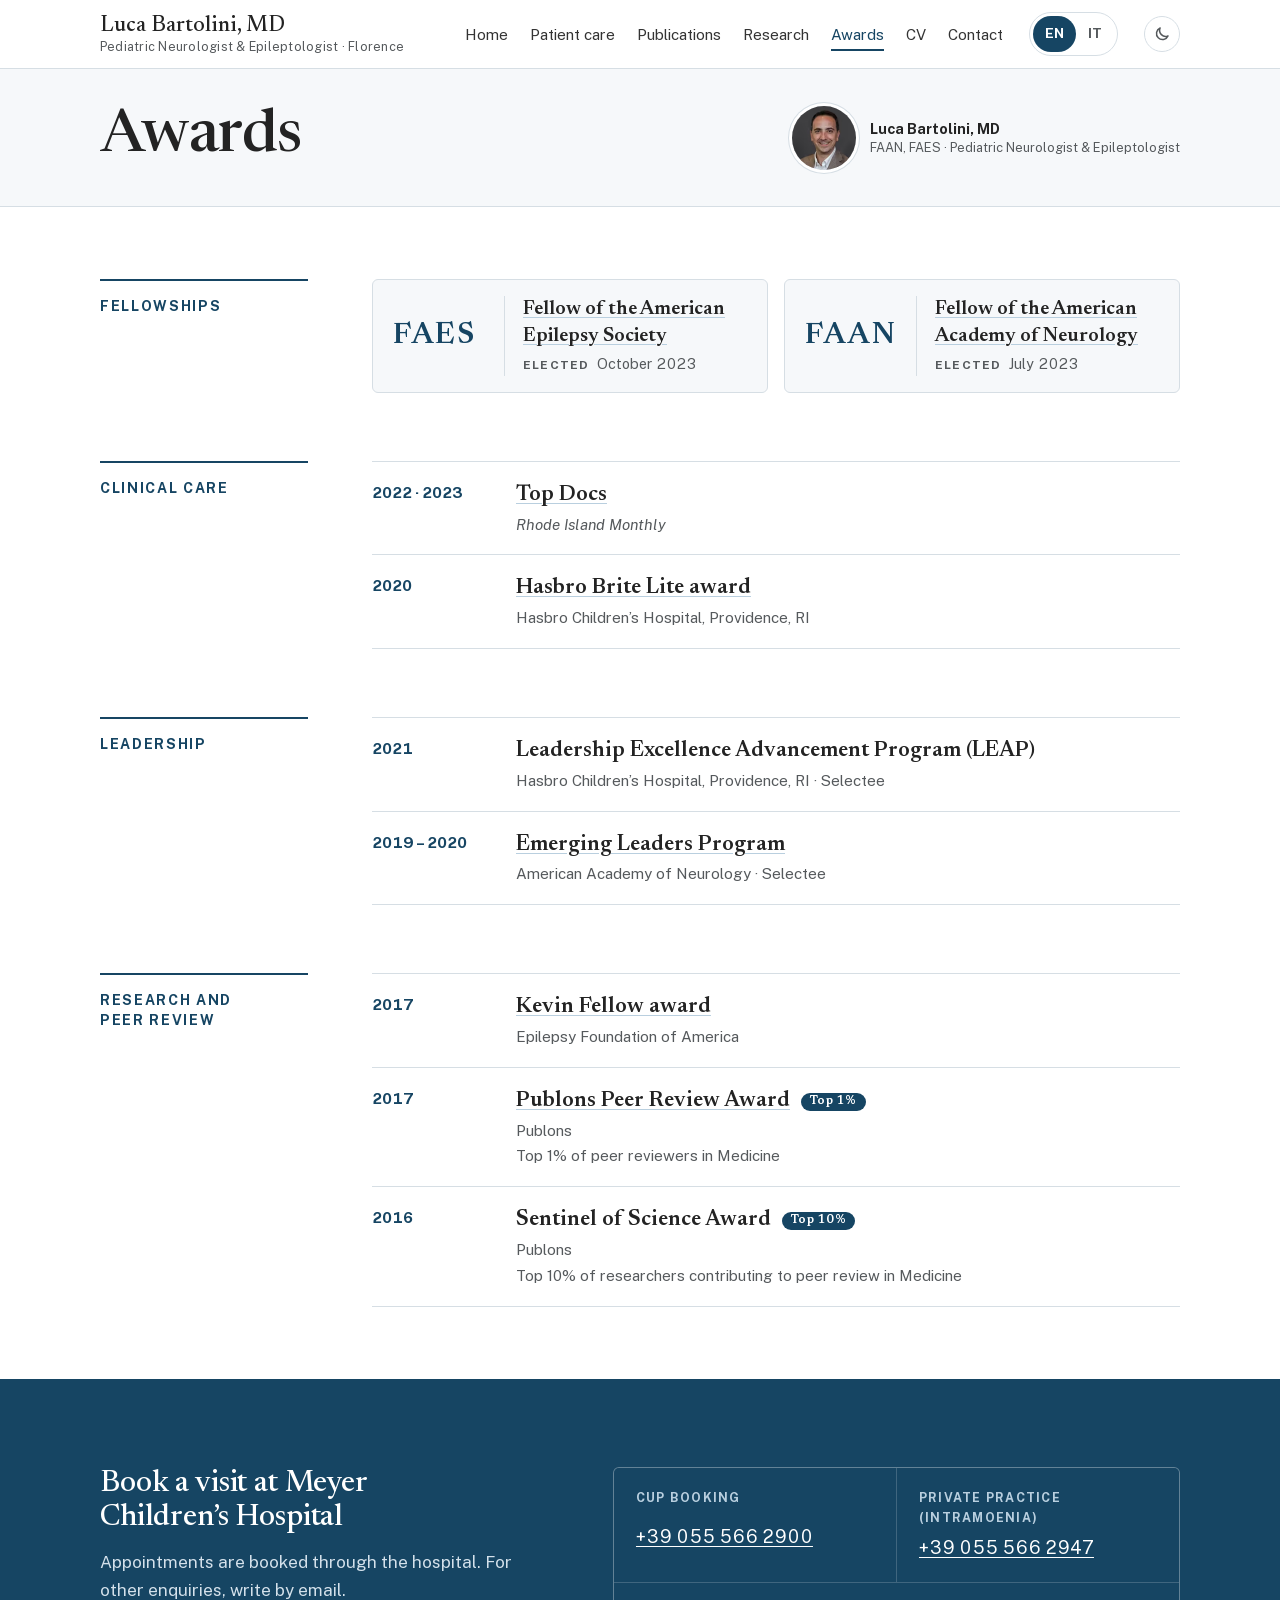
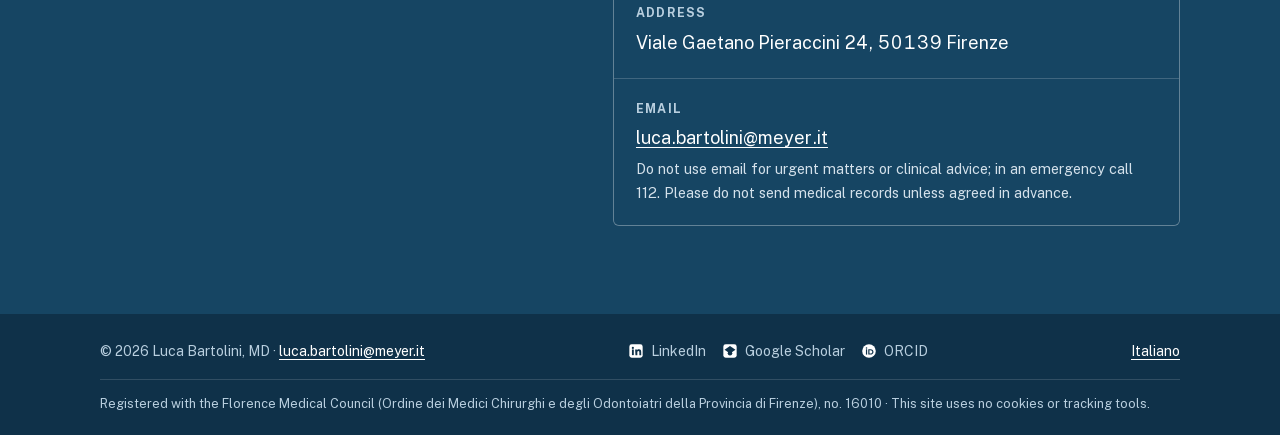
==== commit aa15c74b: "Refine Italian hero, bios and family pages; larger language switch - IT hero: "Per le famiglie" as s" ====
--- a/awards/index.html
+++ b/awards/index.html
@@ -13,18 +13,18 @@
 <meta property="og:description" content="Awards and honors of Luca Bartolini, MD: Fellow of the American Academy of Neurology (FAAN) and American Epilepsy Society (FAES), ABPN board-certified." />
 <meta property="og:url" content="https://www.lucabartolinimd.com/awards/" />
 <meta property="og:site_name" content="Luca Bartolini, MD" />
-<meta property="article:modified_time" content="2024-05-18T07:03:26+00:00" />
+<meta property="article:modified_time" content="2026-11-08T00:00:00+00:00" />
 <meta property="og:image" content="https://www.lucabartolinimd.com/assets/img/luca-bartolini-1024.jpg" />
 <meta name="twitter:card" content="summary_large_image" />
 <meta name="twitter:label1" content="Est. reading time" />
 <meta name="twitter:data1" content="1 minute" />
-<script type="application/ld+json">{"@context":"https://schema.org","@graph":[{"@type":"WebPage","@id":"https://www.lucabartolinimd.com/awards/","url":"https://www.lucabartolinimd.com/awards/","name":"Awards and Honors | Luca Bartolini, MD, FAAN, FAES","isPartOf":{"@id":"https://www.lucabartolinimd.com/#website"},"primaryImageOfPage":{"@id":"https://www.lucabartolinimd.com/awards/#primaryimage"},"image":{"@id":"https://www.lucabartolinimd.com/awards/#primaryimage"},"thumbnailUrl":"https://www.lucabartolinimd.com/assets/img/luca-bartolini-1024.jpg","datePublished":"2023-12-12T12:00:32+00:00","dateModified":"2026-11-07T00:00:00+00:00","description":"Awards and honors of Luca Bartolini, MD: Fellow of the American Academy of Neurology (FAAN) and American Epilepsy Society (FAES), ABPN board-certified.","breadcrumb":{"@id":"https://www.lucabartolinimd.com/awards/#breadcrumb"},"inLanguage":"en-US","potentialAction":[{"@type":"ReadAction","target":["https://www.lucabartolinimd.com/awards/"]}]},{"@type":"ImageObject","inLanguage":"en-US","@id":"https://www.lucabartolinimd.com/awards/#primaryimage","url":"https://www.lucabartolinimd.com/assets/img/luca-bartolini-1024.jpg","contentUrl":"https://www.lucabartolinimd.com/assets/img/luca-bartolini-1024.jpg","width":1024,"height":1536,"caption":"Luca Bartolini, MD, FAAN, FAES"},{"@type":"BreadcrumbList","@id":"https://www.lucabartolinimd.com/awards/#breadcrumb","itemListElement":[{"@type":"ListItem","position":1,"name":"Home","item":"https://www.lucabartolinimd.com/"},{"@type":"ListItem","position":2,"name":"Home","item":"https://www.lucabartolinimd.com/"},{"@type":"ListItem","position":3,"name":"Awards"}]},{"@type":"WebSite","@id":"https://www.lucabartolinimd.com/#website","url":"https://www.lucabartolinimd.com/","name":"Luca Bartolini, MD, FAAN, FAES","description":"Pediatric Neurologist and Epileptologist in Florence","publisher":{"@id":"https://www.lucabartolinimd.com/#/schema/person/4115e8d61b340ea2234ad80b020957fd"},"alternateName":"Prof. Luca Bartolini","inLanguage":"en-US"},{"@type":"Person","@id":"https://www.lucabartolinimd.com/#/schema/person/4115e8d61b340ea2234ad80b020957fd","name":"Luca Bartolini","honorificPrefix":"Prof.","honorificSuffix":"MD, FAAN, FAES","jobTitle":["Pediatric Neurologist and Epileptologist","Associate Professor of Child Neurology","Editor-in-Chief, Neurology: Clinical Practice"],"description":"Pediatric neurologist and epileptologist caring for children with complex neurological disorders, with a special focus on drug-resistant and rare genetic epilepsies.","url":"https://www.lucabartolinimd.com/","image":{"@type":"ImageObject","url":"https://www.lucabartolinimd.com/assets/img/luca-bartolini-1024.jpg","contentUrl":"https://www.lucabartolinimd.com/assets/img/luca-bartolini-1024.jpg","width":1024,"height":1536,"caption":"Luca Bartolini, MD, FAAN, FAES"},"email":"mailto:luca.bartolini@meyer.it","worksFor":{"@type":"Hospital","name":"Meyer Children’s Hospital IRCCS","url":"https://www.meyer.it","telephone":"+39 055 566 2900","address":{"@type":"PostalAddress","streetAddress":"Viale Gaetano Pieraccini, 24","postalCode":"50139","addressLocality":"Firenze","addressCountry":"IT"}},"affiliation":{"@type":"CollegeOrUniversity","name":"University of Florence","url":"https://www.unifi.it"},"alumniOf":{"@type":"CollegeOrUniversity","name":"University of Padova"},"award":["Fellow of the American Academy of Neurology (FAAN)","Fellow of the American Epilepsy Society (FAES)"],"knowsAbout":["Childhood epilepsy","Rare, drug-resistant neurogenetic conditions","Inflammatory disorders of the central nervous system","Pediatric stroke","Neurocritical care"],"knowsLanguage":["it","en"],"sameAs":["https://it.linkedin.com/in/lucabartolinimd","https://scholar.google.com/citations?user=W1sBHMkAAAAJ","https://orcid.org/0000-0003-2755-8218"]}]}</script>
+<script type="application/ld+json">{"@context":"https://schema.org","@graph":[{"@type":"WebPage","@id":"https://www.lucabartolinimd.com/awards/","url":"https://www.lucabartolinimd.com/awards/","name":"Awards and Honors | Luca Bartolini, MD, FAAN, FAES","isPartOf":{"@id":"https://www.lucabartolinimd.com/#website"},"primaryImageOfPage":{"@id":"https://www.lucabartolinimd.com/awards/#primaryimage"},"image":{"@id":"https://www.lucabartolinimd.com/awards/#primaryimage"},"thumbnailUrl":"https://www.lucabartolinimd.com/assets/img/luca-bartolini-1024.jpg","datePublished":"2023-12-12T12:00:32+00:00","dateModified":"2026-11-08T00:00:00+00:00","description":"Awards and honors of Luca Bartolini, MD: Fellow of the American Academy of Neurology (FAAN) and American Epilepsy Society (FAES), ABPN board-certified.","breadcrumb":{"@id":"https://www.lucabartolinimd.com/awards/#breadcrumb"},"inLanguage":"en-US","potentialAction":[{"@type":"ReadAction","target":["https://www.lucabartolinimd.com/awards/"]}]},{"@type":"ImageObject","inLanguage":"en-US","@id":"https://www.lucabartolinimd.com/awards/#primaryimage","url":"https://www.lucabartolinimd.com/assets/img/luca-bartolini-1024.jpg","contentUrl":"https://www.lucabartolinimd.com/assets/img/luca-bartolini-1024.jpg","width":1024,"height":1536,"caption":"Luca Bartolini, MD, FAAN, FAES"},{"@type":"BreadcrumbList","@id":"https://www.lucabartolinimd.com/awards/#breadcrumb","itemListElement":[{"@type":"ListItem","position":1,"name":"Home","item":"https://www.lucabartolinimd.com/"},{"@type":"ListItem","position":2,"name":"Home","item":"https://www.lucabartolinimd.com/"},{"@type":"ListItem","position":3,"name":"Awards"}]},{"@type":"WebSite","@id":"https://www.lucabartolinimd.com/#website","url":"https://www.lucabartolinimd.com/","name":"Luca Bartolini, MD, FAAN, FAES","description":"Pediatric Neurologist and Epileptologist in Florence","publisher":{"@id":"https://www.lucabartolinimd.com/#/schema/person/4115e8d61b340ea2234ad80b020957fd"},"alternateName":"Prof. Luca Bartolini","inLanguage":"en-US"},{"@type":"Person","@id":"https://www.lucabartolinimd.com/#/schema/person/4115e8d61b340ea2234ad80b020957fd","name":"Luca Bartolini","honorificPrefix":"Prof.","honorificSuffix":"MD, FAAN, FAES","jobTitle":["Pediatric Neurologist and Epileptologist","Associate Professor of Child Neurology","Editor-in-Chief, Neurology: Clinical Practice"],"description":"Pediatric neurologist and epileptologist caring for children with complex neurological disorders, with a special focus on drug-resistant and rare genetic epilepsies.","url":"https://www.lucabartolinimd.com/","image":{"@type":"ImageObject","url":"https://www.lucabartolinimd.com/assets/img/luca-bartolini-1024.jpg","contentUrl":"https://www.lucabartolinimd.com/assets/img/luca-bartolini-1024.jpg","width":1024,"height":1536,"caption":"Luca Bartolini, MD, FAAN, FAES"},"email":"mailto:luca.bartolini@meyer.it","worksFor":{"@type":"Hospital","name":"Meyer Children’s Hospital IRCCS","url":"https://www.meyer.it","telephone":"+39 055 566 2900","address":{"@type":"PostalAddress","streetAddress":"Viale Gaetano Pieraccini, 24","postalCode":"50139","addressLocality":"Firenze","addressCountry":"IT"}},"affiliation":{"@type":"CollegeOrUniversity","name":"University of Florence","url":"https://www.unifi.it"},"alumniOf":{"@type":"CollegeOrUniversity","name":"University of Padova"},"award":["Fellow of the American Academy of Neurology (FAAN)","Fellow of the American Epilepsy Society (FAES)"],"knowsAbout":["Childhood epilepsy","Rare, drug-resistant neurogenetic conditions","Inflammatory disorders of the central nervous system","Pediatric stroke","Neurocritical care","Headache"],"knowsLanguage":["it","en"],"sameAs":["https://it.linkedin.com/in/lucabartolinimd","https://scholar.google.com/citations?user=W1sBHMkAAAAJ","https://orcid.org/0000-0003-2755-8218"]}]}</script>
 <link rel="alternate" hreflang="en" href="https://www.lucabartolinimd.com/awards/">
 <link rel="alternate" hreflang="it" href="https://www.lucabartolinimd.com/it/premi/">
 <link rel="alternate" hreflang="x-default" href="https://www.lucabartolinimd.com/awards/">
 <link rel="preload" href="../assets/fonts/public-sans-var.woff2" as="font" type="font/woff2" crossorigin>
 <link rel="preload" href="../assets/fonts/newsreader-var.woff2" as="font" type="font/woff2" crossorigin>
-<link rel="stylesheet" href="../assets/css/site.css?v=a36871f1">
+<link rel="stylesheet" href="../assets/css/site.css?v=c06d8dfb">
 <link rel="icon" href="../assets/img/favicon-48.png" sizes="48x48" type="image/png">
 <link rel="icon" href="../assets/img/favicon-96.png" sizes="96x96" type="image/png">
 <link rel="icon" href="../assets/img/favicon-192.png" sizes="192x192" type="image/png">
--- a/assets/css/site.css
+++ b/assets/css/site.css
@@ -91,7 +91,7 @@
 .nav ul a { text-decoration: none; color: var(--text); font-size: .95rem; padding-block: 6px; border-bottom: 2px solid transparent; }
 .nav ul a:hover, .nav ul a[aria-current="page"] { color: var(--navy); border-color: var(--navy); }
 .lang { display: flex; border: 1px solid var(--line); border-radius: 999px; padding: 3px; font-size: .85rem; font-weight: 700; }
-.lang a { text-decoration: none; padding: 6px 11px; line-height: 1; border-radius: 999px; color: var(--slate); }
+.lang a { text-decoration: none; display: inline-flex; align-items: center; min-height: 36px; padding: 6px 12px; line-height: 1; border-radius: 999px; color: var(--slate); }
 .lang a:hover { color: var(--navy); }
 .lang a[aria-current="true"] { background: var(--navy); color: var(--on-fill); }
 .theme-btn { display: inline-grid; place-items: center; width: 36px; height: 36px; padding: 0; background: none; border: 1px solid var(--line); border-radius: 50%; color: var(--slate); cursor: pointer; flex: none; }
@@ -426,6 +426,10 @@
   .timeline li { grid-template-columns: minmax(0, 1fr); gap: 4px; }
   .brand span { display: none; }
 }
+@media (max-width: 400px) {
+  .nav { gap: 6px; }
+  .brand strong { font-size: 1.05rem; }
+}
 @media print {
   :root:not([data-print]), :root[data-theme] {
     --navy: #164563; --navy-deep: #0f3149; --navy-tint: #e8eff4; --ink: #232323; --text: #333333;
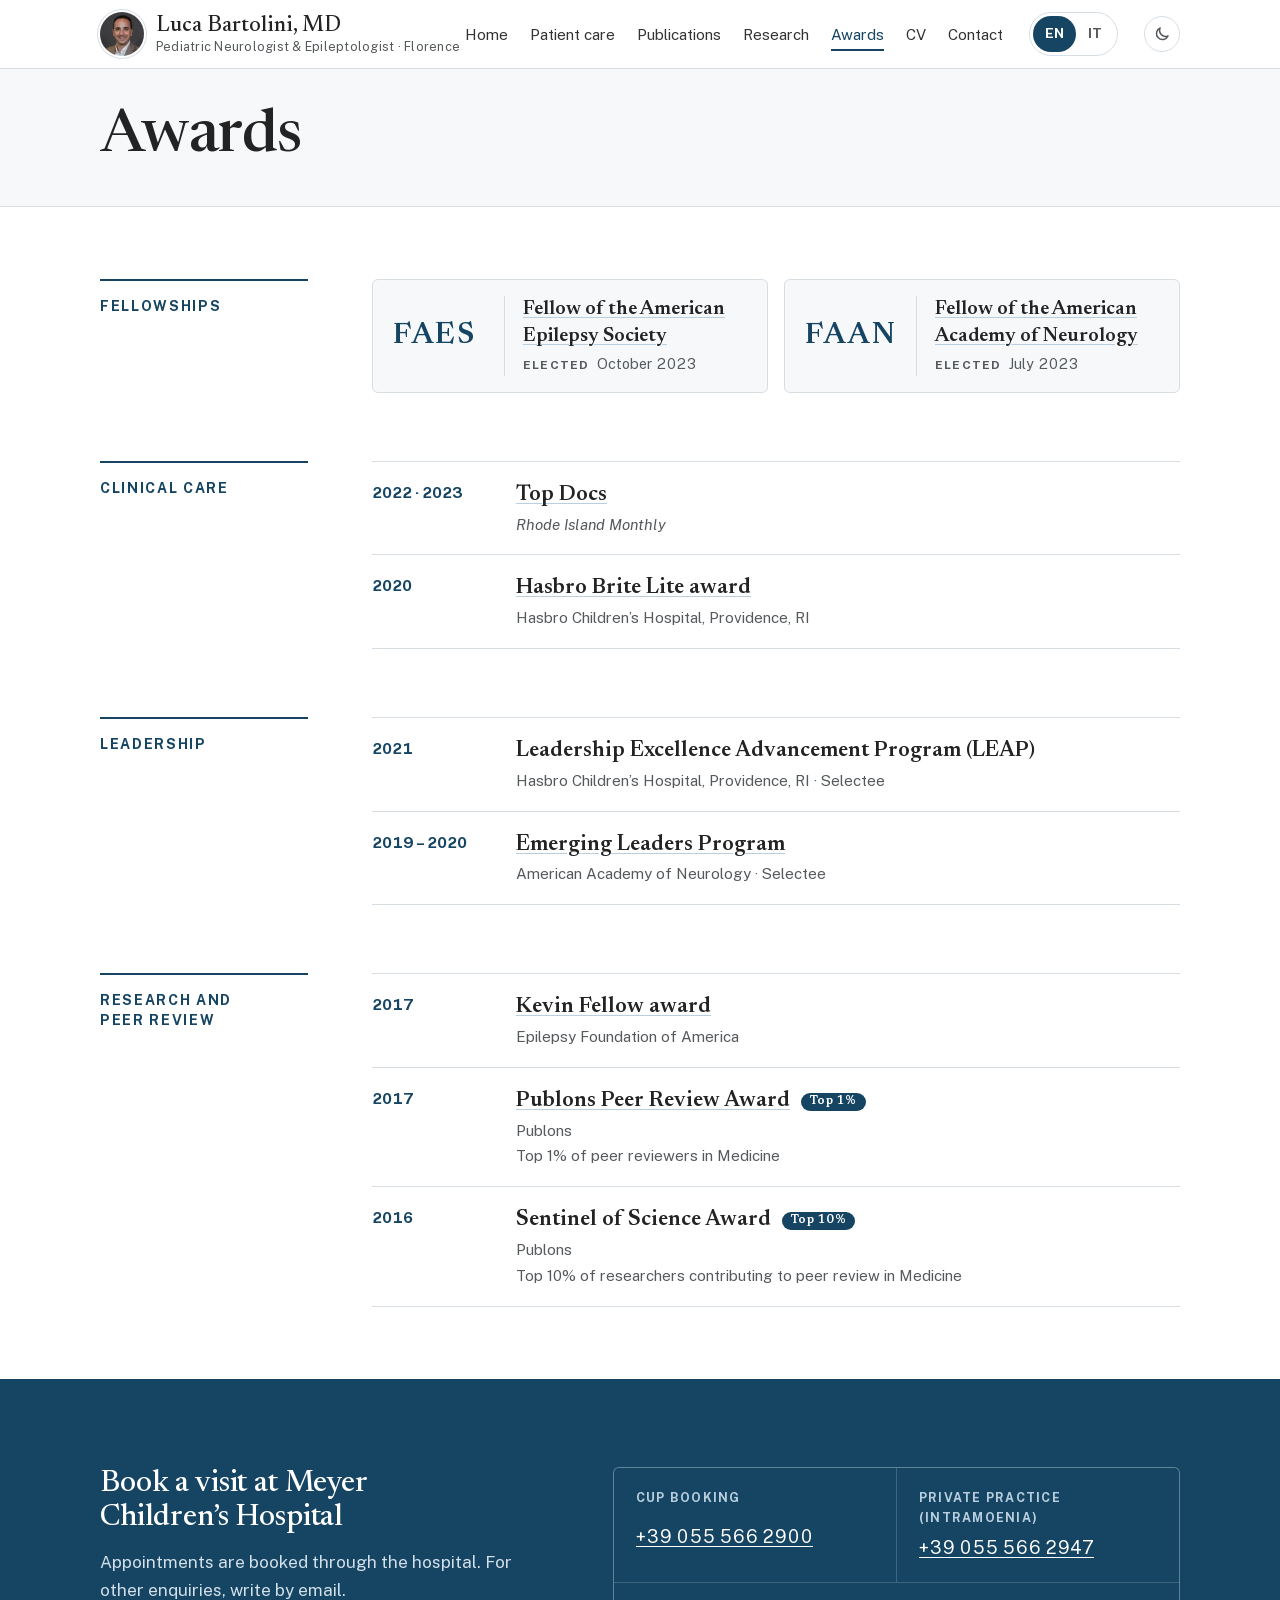
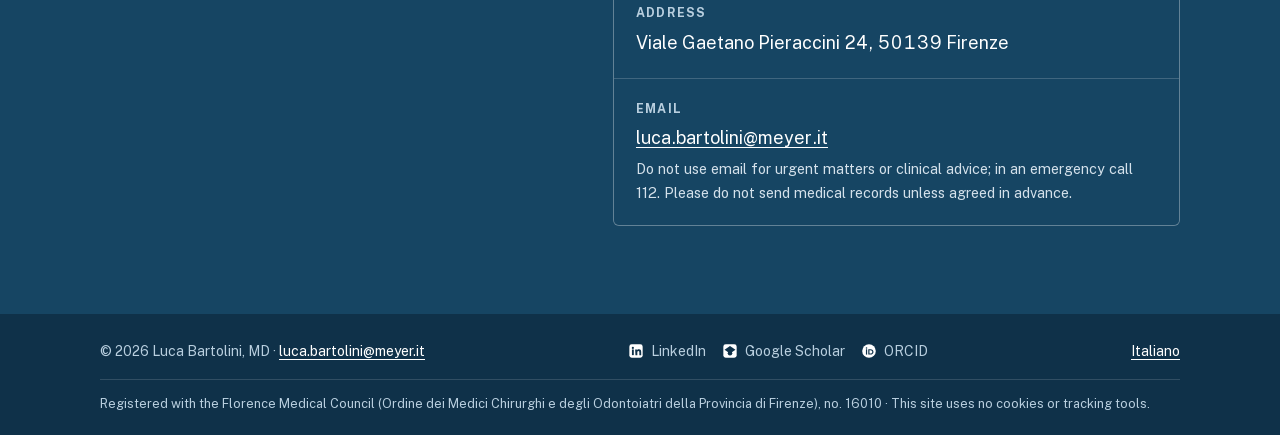
==== commit 4a5ef43e: "Move headshot into the site header and drop the duplicate name card Co-Authored-By: Claude Opus 5.5 " ====
--- a/awards/index.html
+++ b/awards/index.html
@@ -24,7 +24,7 @@
 <link rel="alternate" hreflang="x-default" href="https://www.lucabartolinimd.com/awards/">
 <link rel="preload" href="../assets/fonts/public-sans-var.woff2" as="font" type="font/woff2" crossorigin>
 <link rel="preload" href="../assets/fonts/newsreader-var.woff2" as="font" type="font/woff2" crossorigin>
-<link rel="stylesheet" href="../assets/css/site.css?v=c06d8dfb">
+<link rel="stylesheet" href="../assets/css/site.css?v=e3802f99">
 <link rel="icon" href="../assets/img/favicon-48.png" sizes="48x48" type="image/png">
 <link rel="icon" href="../assets/img/favicon-96.png" sizes="96x96" type="image/png">
 <link rel="icon" href="../assets/img/favicon-192.png" sizes="192x192" type="image/png">
@@ -35,7 +35,7 @@
 <a class="skip" href="#main">Skip to content</a>
 <header class="site-header">
   <div class="wrap">
-    <a class="brand" href="../"><strong>Luca Bartolini, MD</strong><span>Pediatric Neurologist &amp; Epileptologist · Florence</span></a>
+    <a class="brand" href="../"><picture class="brand-photo"><source type="image/avif" srcset="../assets/img/headshot-thumb-128.avif 2x, ../assets/img/headshot-thumb-192.avif 3x"><img src="../assets/img/headshot-thumb-128.jpg" srcset="../assets/img/headshot-thumb-192.jpg 3x" alt="" width="44" height="44"></picture><strong>Luca Bartolini, MD</strong><span>Pediatric Neurologist &amp; Epileptologist · Florence</span></a>
     <nav class="nav" aria-label="Main">
       <ul id="site-menu"><li><a href="../">Home</a></li><li><a href="../patient-care/">Patient care</a></li><li><a href="../publications/">Publications</a></li><li><a href="../research/">Research</a></li><li><a href="./" aria-current="page">Awards</a></li><li><a href="../cv/">CV</a></li><li><a href="../contacts/">Contact</a></li></ul>
       <div class="lang" role="group" aria-label="Language"><a href="./" lang="en" hreflang="en" aria-current="true">EN</a><a href="../it/premi/" lang="it" hreflang="it">IT</a></div>
@@ -45,7 +45,7 @@
   </div>
 </header>
 <main id="main">
-<section class="page-head"><div class="wrap"><div class="titles"><h1>Awards</h1></div><a class="mini" href="../"><picture><source type="image/avif" srcset="../assets/img/headshot-thumb-128.avif 2x, ../assets/img/headshot-thumb-192.avif 3x"><img src="../assets/img/headshot-thumb-128.jpg" srcset="../assets/img/headshot-thumb-192.jpg 3x" alt="" width="64" height="64"></picture><span><b>Luca Bartolini, MD</b><small>FAAN, FAES · Pediatric Neurologist &amp; Epileptologist</small></span></a></div></section>
+<section class="page-head"><div class="wrap"><div class="titles"><h1>Awards</h1></div></div></section>
 <section class="page-body no-toc"><div class="wrap"><div class="awards"><section class="aw-section aw-fellows" aria-labelledby="aw-fellows"><h2 id="aw-fellows">Fellowships</h2><ul class="fellows"><li class="fellow"><p class="fellow-pn" aria-hidden="true">FAES</p><p class="fellow-name"><a href="https://aesnet.org/membership/get-involved/faes" target="_blank" rel="noopener">Fellow of the American Epilepsy Society<span class="sr-only"> (opens in a new tab)</span></a></p><p class="fellow-date"><span>Elected</span> October 2023</p></li><li class="fellow"><p class="fellow-pn" aria-hidden="true">FAAN</p><p class="fellow-name"><a href="https://www.aan.com/membership/become-a-fellow-faan" target="_blank" rel="noopener">Fellow of the American Academy of Neurology<span class="sr-only"> (opens in a new tab)</span></a></p><p class="fellow-date"><span>Elected</span> July 2023</p></li></ul></section><section class="aw-section" aria-labelledby="aw-clinical-care"><h2 id="aw-clinical-care">Clinical care</h2><ol class="aw-list"><li class="aw-item"><p class="aw-when">2022 · 2023</p><div class="aw-what"><p class="aw-title"><a href="https://www.rimonthly.com/be-well-rhody/top-doctors/" target="_blank" rel="noopener">Top Docs<span class="sr-only"> (opens in a new tab)</span></a></p><p class="aw-by"><i>Rhode Island Monthly</i></p></div></li><li class="aw-item"><p class="aw-when">2020</p><div class="aw-what"><p class="aw-title"><a href="https://www.lifespan.org/locations/hasbro-childrens-hospital/about-hasbro-childrens-hospital/awards/brite-lites/brite-lite-prev-winners" target="_blank" rel="noopener">Hasbro Brite Lite award<span class="sr-only"> (opens in a new tab)</span></a></p><p class="aw-by">Hasbro Children’s Hospital, Providence, RI</p></div></li></ol></section><section class="aw-section" aria-labelledby="aw-leadership"><h2 id="aw-leadership">Leadership</h2><ol class="aw-list"><li class="aw-item"><p class="aw-when">2021</p><div class="aw-what"><p class="aw-title">Leadership Excellence Advancement Program (LEAP)</p><p class="aw-by">Hasbro Children’s Hospital, Providence, RI<span class="aw-note">Selectee</span></p></div></li><li class="aw-item"><p class="aw-when">2019 – 2020</p><div class="aw-what"><p class="aw-title"><a href="https://www.aan.com/conferences-community/leadership-programs/emerging-leaders/" target="_blank" rel="noopener">Emerging Leaders Program<span class="sr-only"> (opens in a new tab)</span></a></p><p class="aw-by">American Academy of Neurology<span class="aw-note">Selectee</span></p></div></li></ol></section><section class="aw-section" aria-labelledby="aw-research-and-peer-review"><h2 id="aw-research-and-peer-review">Research and peer review</h2><ol class="aw-list"><li class="aw-item"><p class="aw-when">2017</p><div class="aw-what"><p class="aw-title"><a href="https://www.epilepsy.com/about-us/research-and-new-therapies/kevins-fellows" target="_blank" rel="noopener">Kevin Fellow award<span class="sr-only"> (opens in a new tab)</span></a></p><p class="aw-by">Epilepsy Foundation of America</p></div></li><li class="aw-item"><p class="aw-when">2017</p><div class="aw-what"><p class="aw-title"><a href="https://publons.com/wos-op/awards/2017/field/?asjc=160&amp;order_by=place" target="_blank" rel="noopener">Publons Peer Review Award<span class="sr-only"> (opens in a new tab)</span></a> <span class="aw-rank">Top 1%</span></p><p class="aw-by">Publons</p><p class="aw-desc">Top 1% of peer reviewers in Medicine</p></div></li><li class="aw-item"><p class="aw-when">2016</p><div class="aw-what"><p class="aw-title">Sentinel of Science Award <span class="aw-rank">Top 10%</span></p><p class="aw-by">Publons</p><p class="aw-desc">Top 10% of researchers contributing to peer review in Medicine</p></div></li></ol></section></div></div></section>
 </main>
 <section class="appt" id="appointments" aria-labelledby="appt-h">
--- a/assets/css/site.css
+++ b/assets/css/site.css
@@ -83,9 +83,12 @@
 body::before { content: ""; position: fixed; inset: 0 0 auto; height: env(safe-area-inset-top, 0px); z-index: 10; background: var(--paper); }
 .site-header { position: sticky; top: env(safe-area-inset-top, 0px); z-index: 5; background: var(--header-bg); backdrop-filter: blur(8px); -webkit-backdrop-filter: blur(8px); border-bottom: 1px solid var(--line); }
 .site-header .wrap { display: flex; align-items: center; justify-content: space-between; gap: 24px; min-height: 68px; }
-.brand { text-decoration: none; color: var(--ink); display: grid; line-height: 1.2; }
+.brand { text-decoration: none; color: var(--ink); display: grid; grid-template-columns: auto minmax(0, 1fr); column-gap: 12px; align-items: center; line-height: 1.2; }
+.brand > :not(.brand-photo) { grid-column: 2; }
+.brand-photo { grid-row: 1 / 3; display: block; }
+.brand-photo img { display: block; width: 44px; height: 44px; border-radius: 50%; object-fit: cover; object-position: 50% 15%; box-shadow: 0 0 0 2px var(--paper), 0 0 0 3px var(--line); }
 .brand strong { font-size: 1.375rem; line-height: 1.2; }
-.brand span { font-size: .78rem; color: var(--slate); letter-spacing: .02em; }
+.brand span { font-size: .78rem; color: var(--slate); letter-spacing: .02em; white-space: nowrap; }
 .nav { display: flex; align-items: center; gap: 26px; }
 .nav ul { list-style: none; display: flex; gap: 22px; margin: 0; padding: 0; }
 .nav ul a { text-decoration: none; color: var(--text); font-size: .95rem; padding-block: 6px; border-bottom: 2px solid transparent; }
@@ -189,14 +192,10 @@
 
 /* inner pages */
 .page-head { background: var(--paper-2); border-bottom: 1px solid var(--line); }
-.page-head .wrap { padding-block: clamp(22px, 3vw, 34px); display: grid; grid-template-columns: minmax(0, 1fr) auto; gap: 32px; align-items: center; }
+.page-head .wrap { padding-block: clamp(22px, 3vw, 34px); display: grid; gap: 32px; }
 .page-head .titles { display: grid; gap: 6px; min-width: 0; }
 .page-head h1 { font-size: var(--serif-3); letter-spacing: -.01em; }
 .page-head .intro { color: var(--slate); max-width: 44em; }
-.page-head .mini { display: flex; align-items: center; gap: 14px; text-decoration: none; color: var(--ink); }
-.page-head .mini img { width: 64px; height: 64px; border-radius: 50%; object-fit: cover; object-position: 50% 15%; box-shadow: 0 0 0 3px var(--paper), 0 0 0 4px var(--line); }
-.page-head .mini span { display: grid; font-size: .9rem; line-height: 1.35; }
-.page-head .mini small { color: var(--slate); font-size: .8rem; }
 .page-body .wrap { padding-block: clamp(40px, 6vw, 72px); display: grid; grid-template-columns: 13rem minmax(0, 1fr); gap: clamp(32px, 5vw, 64px); align-items: start; }
 .page-body.no-toc .wrap { grid-template-columns: minmax(0, 1fr); }
 .toc { position: sticky; top: calc(env(safe-area-inset-top, 0px) + 92px); display: grid; gap: 4px; font-size: .9rem; }
@@ -406,8 +405,6 @@
   .split, .appt .wrap, .contact-layout { grid-template-columns: minmax(0, 1fr); }
   .roles { grid-template-columns: minmax(0, 1fr); }
   .role, .role + .role { padding: 18px 0; border-left: 0; border-bottom: 1px solid var(--line); }
-  .page-head .wrap { grid-template-columns: minmax(0, 1fr); gap: 16px; }
-  .page-head .mini { order: -1; }
 }
 @media (max-width: 840px) {
   .contact-grid .v a, .contact-list .v a { display: inline-block; padding-block: 8px; }
@@ -422,6 +419,8 @@
   .lang a { padding: 6px 8px; }
   .menu-btn { padding: 8px 10px; }
   .brand strong { font-size: 1.2rem; white-space: nowrap; }
+  .brand { column-gap: 9px; }
+  .brand-photo img { width: 34px; height: 34px; }
   .honors, .contact-grid { grid-template-columns: minmax(0, 1fr); }
   .timeline li { grid-template-columns: minmax(0, 1fr); gap: 4px; }
   .brand span { display: none; }
@@ -429,6 +428,9 @@
 @media (max-width: 400px) {
   .nav { gap: 6px; }
   .brand strong { font-size: 1.05rem; }
+  .brand-photo { display: none; }
+  .brand { grid-template-columns: minmax(0, 1fr); }
+  .brand > :not(.brand-photo) { grid-column: 1; }
 }
 @media print {
   :root:not([data-print]), :root[data-theme] {
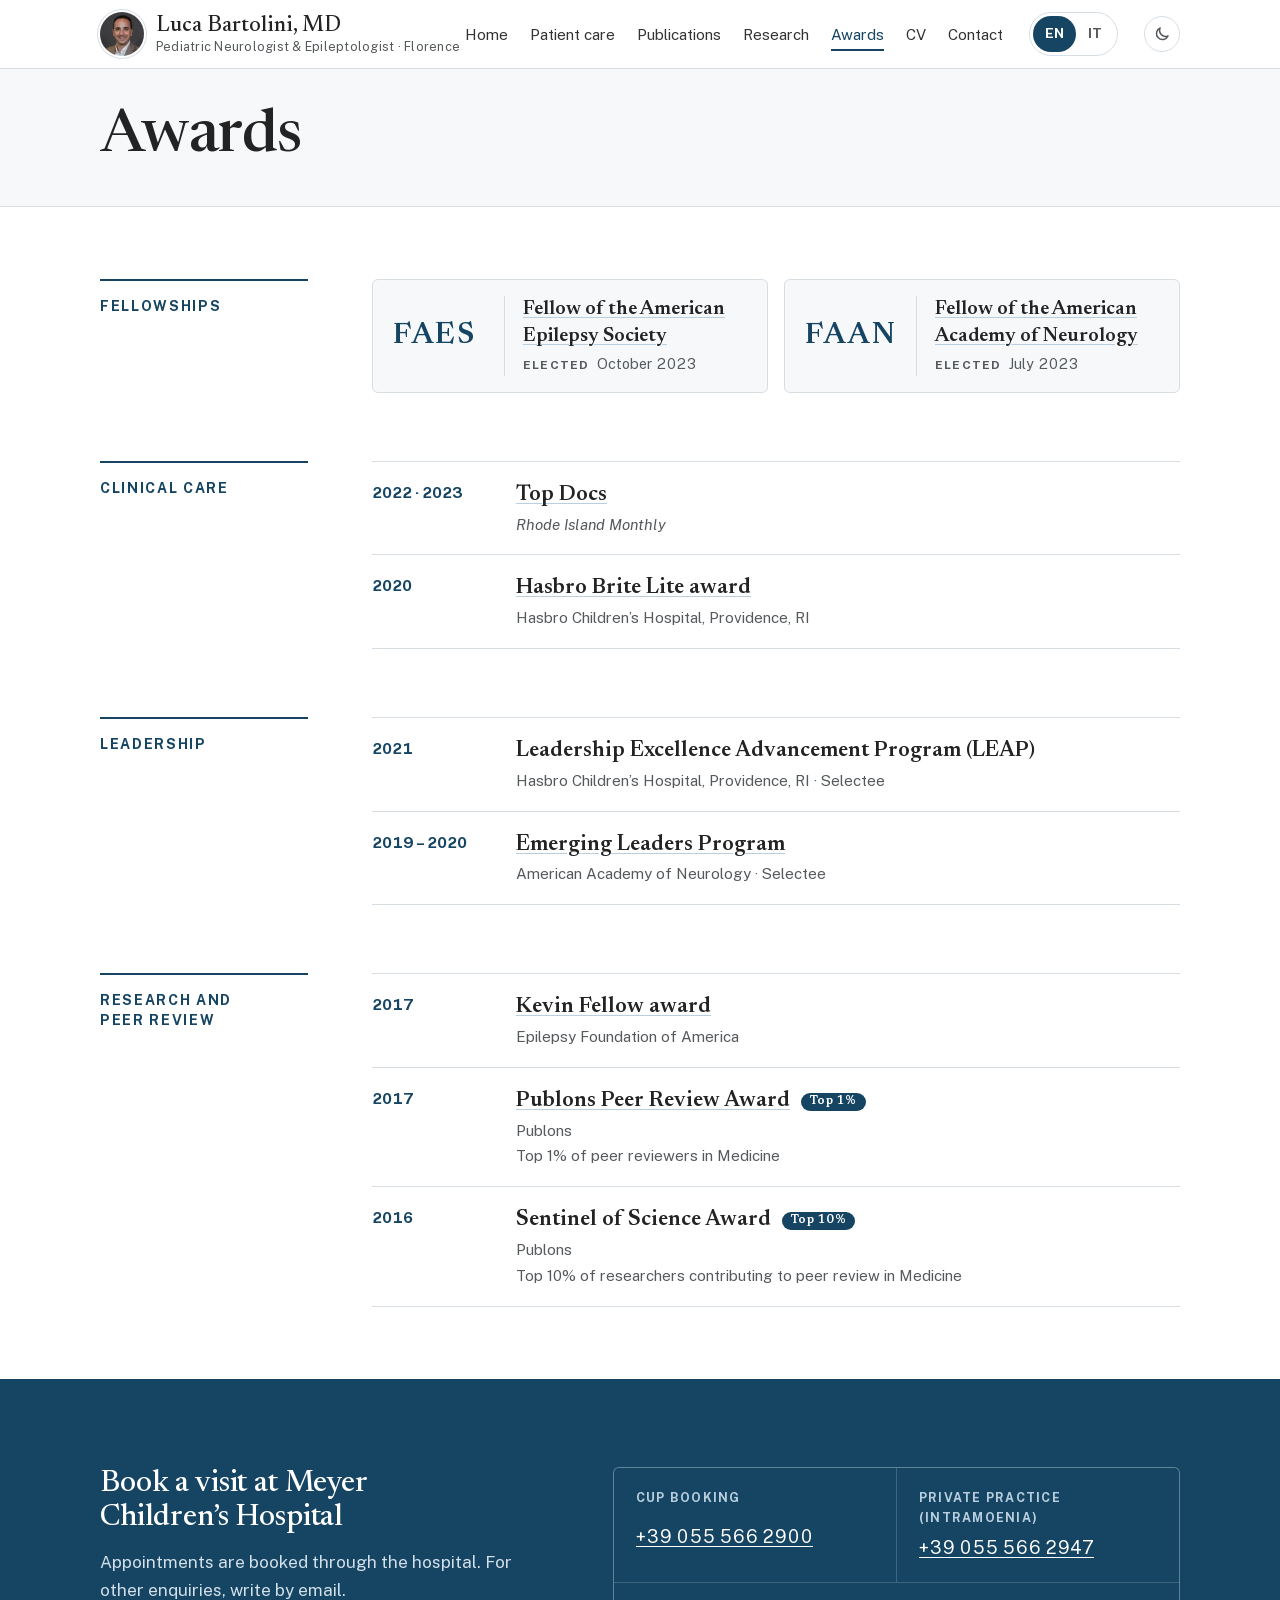
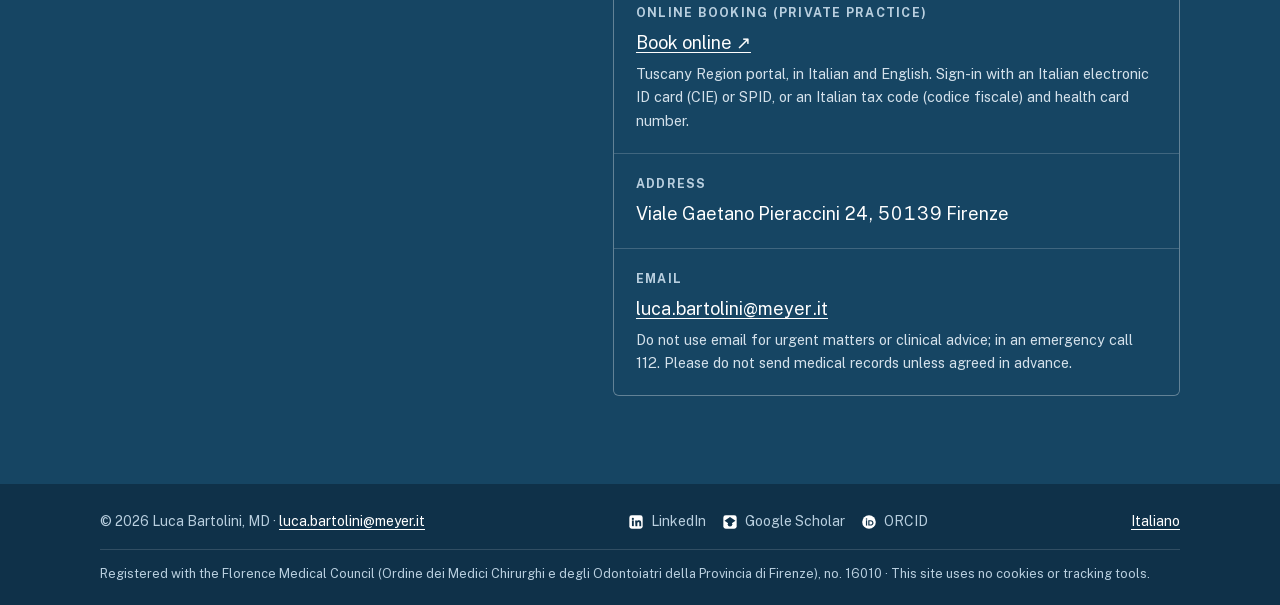
==== commit 64f3878a: "Add online booking portal to the appointments block on every page Co-Authored-By: Claude Opus 5.5 <n" ====
--- a/awards/index.html
+++ b/awards/index.html
@@ -24,7 +24,7 @@
 <link rel="alternate" hreflang="x-default" href="https://www.lucabartolinimd.com/awards/">
 <link rel="preload" href="../assets/fonts/public-sans-var.woff2" as="font" type="font/woff2" crossorigin>
 <link rel="preload" href="../assets/fonts/newsreader-var.woff2" as="font" type="font/woff2" crossorigin>
-<link rel="stylesheet" href="../assets/css/site.css?v=e3802f99">
+<link rel="stylesheet" href="../assets/css/site.css?v=a99677e5">
 <link rel="icon" href="../assets/img/favicon-48.png" sizes="48x48" type="image/png">
 <link rel="icon" href="../assets/img/favicon-96.png" sizes="96x96" type="image/png">
 <link rel="icon" href="../assets/img/favicon-192.png" sizes="192x192" type="image/png">
@@ -57,6 +57,7 @@
     <div class="contact-grid">
       <div><span class="k">CUP booking</span><span class="v"><a href="tel:+390555662900">+39 055 566 2900</a></span></div>
       <div><span class="k">Private practice (intramoenia)</span><span class="v"><a href="tel:+390555662947">+39 055 566 2947</a></span></div>
+      <div class="full"><span class="k">Online booking (private practice)</span><span class="v"><a href="https://liberaprofessione.sanita.toscana.it/plp/login" target="_blank" rel="noopener">Book online ↗<span class="sr-only"> (opens in a new tab)</span></a></span><span class="h">Tuscany Region portal, in Italian and English. Sign-in with an Italian electronic ID card (CIE) or SPID, or an Italian tax code (codice fiscale) and health card number.</span></div>
       <div class="full"><span class="k">Address</span><span class="v">Viale Gaetano Pieraccini 24, 50139 Firenze</span></div>
       <div class="full"><span class="k">Email</span><span class="v"><a href="mailto:luca.bartolini@meyer.it">luca.bartolini@meyer.it</a></span><span class="h">Do not use email for urgent matters or clinical advice; in an emergency call 112. Please do not send medical records unless agreed in advance.</span></div>
     </div>
--- a/assets/css/site.css
+++ b/assets/css/site.css
@@ -196,6 +196,8 @@
 .page-head .titles { display: grid; gap: 6px; min-width: 0; }
 .page-head h1 { font-size: var(--serif-3); letter-spacing: -.01em; }
 .page-head .intro { color: var(--slate); max-width: 44em; }
+/* old cached pages still carry the name card; keep it hidden */
+.page-head .mini { display: none; }
 .page-body .wrap { padding-block: clamp(40px, 6vw, 72px); display: grid; grid-template-columns: 13rem minmax(0, 1fr); gap: clamp(32px, 5vw, 64px); align-items: start; }
 .page-body.no-toc .wrap { grid-template-columns: minmax(0, 1fr); }
 .toc { position: sticky; top: calc(env(safe-area-inset-top, 0px) + 92px); display: grid; gap: 4px; font-size: .9rem; }
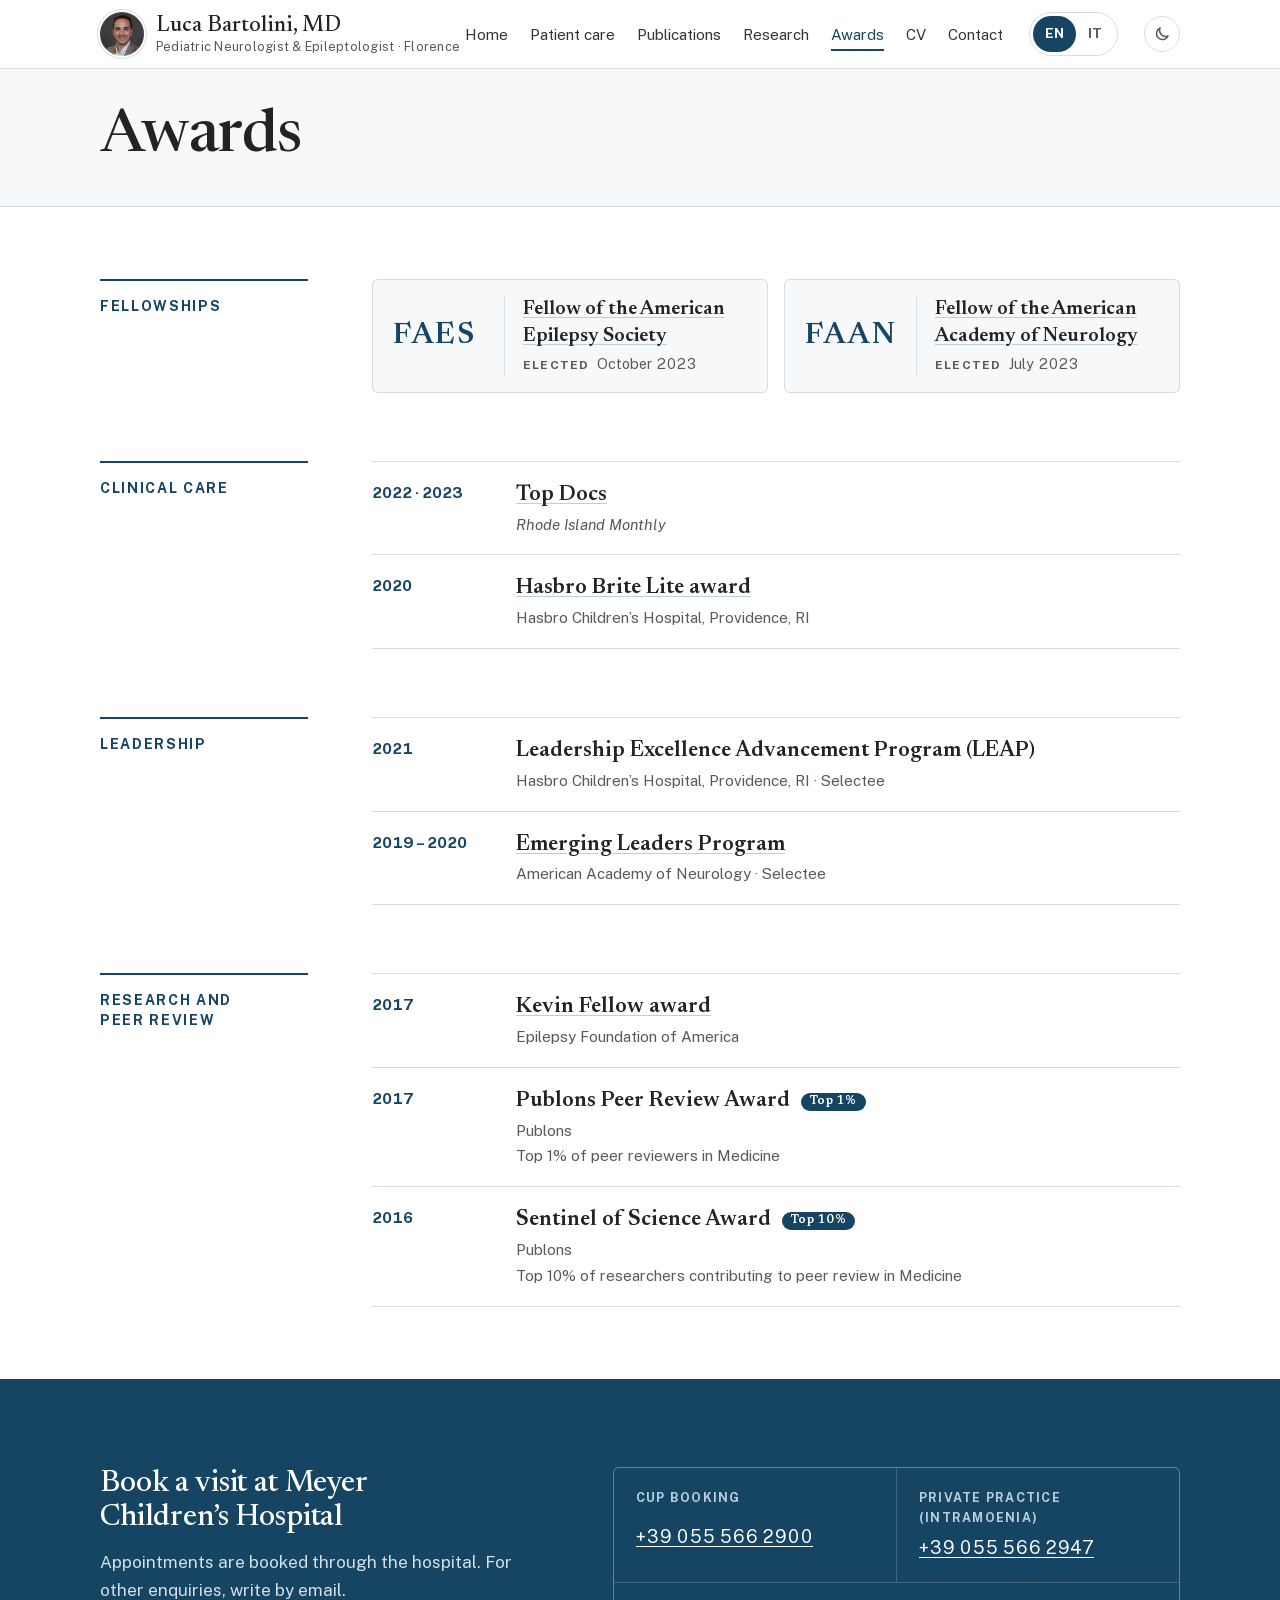
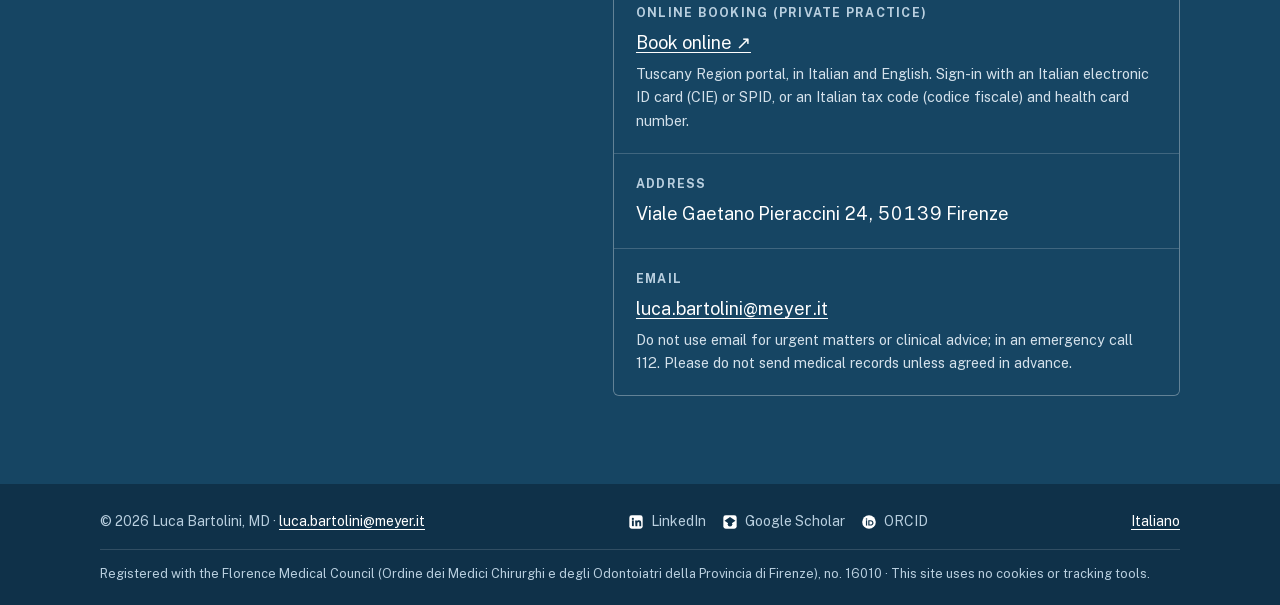
==== commit 6920de2b: "Update award links on the awards pages Point Brite Lite, Top Docs, Emerging Leaders and Kevin Fellow" ====
--- a/awards/index.html
+++ b/awards/index.html
@@ -46,7 +46,7 @@
 </header>
 <main id="main">
 <section class="page-head"><div class="wrap"><div class="titles"><h1>Awards</h1></div></div></section>
-<section class="page-body no-toc"><div class="wrap"><div class="awards"><section class="aw-section aw-fellows" aria-labelledby="aw-fellows"><h2 id="aw-fellows">Fellowships</h2><ul class="fellows"><li class="fellow"><p class="fellow-pn" aria-hidden="true">FAES</p><p class="fellow-name"><a href="https://aesnet.org/membership/get-involved/faes" target="_blank" rel="noopener">Fellow of the American Epilepsy Society<span class="sr-only"> (opens in a new tab)</span></a></p><p class="fellow-date"><span>Elected</span> October 2023</p></li><li class="fellow"><p class="fellow-pn" aria-hidden="true">FAAN</p><p class="fellow-name"><a href="https://www.aan.com/membership/become-a-fellow-faan" target="_blank" rel="noopener">Fellow of the American Academy of Neurology<span class="sr-only"> (opens in a new tab)</span></a></p><p class="fellow-date"><span>Elected</span> July 2023</p></li></ul></section><section class="aw-section" aria-labelledby="aw-clinical-care"><h2 id="aw-clinical-care">Clinical care</h2><ol class="aw-list"><li class="aw-item"><p class="aw-when">2022 · 2023</p><div class="aw-what"><p class="aw-title"><a href="https://www.rimonthly.com/be-well-rhody/top-doctors/" target="_blank" rel="noopener">Top Docs<span class="sr-only"> (opens in a new tab)</span></a></p><p class="aw-by"><i>Rhode Island Monthly</i></p></div></li><li class="aw-item"><p class="aw-when">2020</p><div class="aw-what"><p class="aw-title"><a href="https://www.lifespan.org/locations/hasbro-childrens-hospital/about-hasbro-childrens-hospital/awards/brite-lites/brite-lite-prev-winners" target="_blank" rel="noopener">Hasbro Brite Lite award<span class="sr-only"> (opens in a new tab)</span></a></p><p class="aw-by">Hasbro Children’s Hospital, Providence, RI</p></div></li></ol></section><section class="aw-section" aria-labelledby="aw-leadership"><h2 id="aw-leadership">Leadership</h2><ol class="aw-list"><li class="aw-item"><p class="aw-when">2021</p><div class="aw-what"><p class="aw-title">Leadership Excellence Advancement Program (LEAP)</p><p class="aw-by">Hasbro Children’s Hospital, Providence, RI<span class="aw-note">Selectee</span></p></div></li><li class="aw-item"><p class="aw-when">2019 – 2020</p><div class="aw-what"><p class="aw-title"><a href="https://www.aan.com/conferences-community/leadership-programs/emerging-leaders/" target="_blank" rel="noopener">Emerging Leaders Program<span class="sr-only"> (opens in a new tab)</span></a></p><p class="aw-by">American Academy of Neurology<span class="aw-note">Selectee</span></p></div></li></ol></section><section class="aw-section" aria-labelledby="aw-research-and-peer-review"><h2 id="aw-research-and-peer-review">Research and peer review</h2><ol class="aw-list"><li class="aw-item"><p class="aw-when">2017</p><div class="aw-what"><p class="aw-title"><a href="https://www.epilepsy.com/about-us/research-and-new-therapies/kevins-fellows" target="_blank" rel="noopener">Kevin Fellow award<span class="sr-only"> (opens in a new tab)</span></a></p><p class="aw-by">Epilepsy Foundation of America</p></div></li><li class="aw-item"><p class="aw-when">2017</p><div class="aw-what"><p class="aw-title"><a href="https://publons.com/wos-op/awards/2017/field/?asjc=160&amp;order_by=place" target="_blank" rel="noopener">Publons Peer Review Award<span class="sr-only"> (opens in a new tab)</span></a> <span class="aw-rank">Top 1%</span></p><p class="aw-by">Publons</p><p class="aw-desc">Top 1% of peer reviewers in Medicine</p></div></li><li class="aw-item"><p class="aw-when">2016</p><div class="aw-what"><p class="aw-title">Sentinel of Science Award <span class="aw-rank">Top 10%</span></p><p class="aw-by">Publons</p><p class="aw-desc">Top 10% of researchers contributing to peer review in Medicine</p></div></li></ol></section></div></div></section>
+<section class="page-body no-toc"><div class="wrap"><div class="awards"><section class="aw-section aw-fellows" aria-labelledby="aw-fellows"><h2 id="aw-fellows">Fellowships</h2><ul class="fellows"><li class="fellow"><p class="fellow-pn" aria-hidden="true">FAES</p><p class="fellow-name"><a href="https://aesnet.org/membership/get-involved/faes" target="_blank" rel="noopener">Fellow of the American Epilepsy Society<span class="sr-only"> (opens in a new tab)</span></a></p><p class="fellow-date"><span>Elected</span> October 2023</p></li><li class="fellow"><p class="fellow-pn" aria-hidden="true">FAAN</p><p class="fellow-name"><a href="https://www.aan.com/membership/become-a-fellow-faan" target="_blank" rel="noopener">Fellow of the American Academy of Neurology<span class="sr-only"> (opens in a new tab)</span></a></p><p class="fellow-date"><span>Elected</span> July 2023</p></li></ul></section><section class="aw-section" aria-labelledby="aw-clinical-care"><h2 id="aw-clinical-care">Clinical care</h2><ol class="aw-list"><li class="aw-item"><p class="aw-when">2022 · 2023</p><div class="aw-what"><p class="aw-title"><a href="https://www.rimonthly.com/top-doctors/?filters[winning_year][]=2022&amp;filters[specialty][]=neurology" target="_blank" rel="noopener">Top Docs<span class="sr-only"> (opens in a new tab)</span></a></p><p class="aw-by"><i>Rhode Island Monthly</i></p></div></li><li class="aw-item"><p class="aw-when">2020</p><div class="aw-what"><p class="aw-title"><a href="https://www.brownhealth.org/locations/hasbro-childrens/about-hasbro-childrens/awards/brite-lites/brite-lite-prev-winners" target="_blank" rel="noopener">Hasbro Brite Lite award<span class="sr-only"> (opens in a new tab)</span></a></p><p class="aw-by">Hasbro Children’s Hospital, Providence, RI</p></div></li></ol></section><section class="aw-section" aria-labelledby="aw-leadership"><h2 id="aw-leadership">Leadership</h2><ol class="aw-list"><li class="aw-item"><p class="aw-when">2021</p><div class="aw-what"><p class="aw-title">Leadership Excellence Advancement Program (LEAP)</p><p class="aw-by">Hasbro Children’s Hospital, Providence, RI<span class="aw-note">Selectee</span></p></div></li><li class="aw-item"><p class="aw-when">2019 – 2020</p><div class="aw-what"><p class="aw-title"><a href="https://www.aan.com/education/emerging-leaders" target="_blank" rel="noopener">Emerging Leaders Program<span class="sr-only"> (opens in a new tab)</span></a></p><p class="aw-by">American Academy of Neurology<span class="aw-note">Selectee</span></p></div></li></ol></section><section class="aw-section" aria-labelledby="aw-research-and-peer-review"><h2 id="aw-research-and-peer-review">Research and peer review</h2><ol class="aw-list"><li class="aw-item"><p class="aw-when">2017</p><div class="aw-what"><p class="aw-title"><a href="https://www.epilepsy.com/sites/default/files/2025-08/kevins-fellows-recipients.pdf" target="_blank" rel="noopener">Kevin Fellow award<span class="sr-only"> (opens in a new tab)</span></a></p><p class="aw-by">Epilepsy Foundation of America</p></div></li><li class="aw-item"><p class="aw-when">2017</p><div class="aw-what"><p class="aw-title">Publons Peer Review Award <span class="aw-rank">Top 1%</span></p><p class="aw-by">Publons</p><p class="aw-desc">Top 1% of peer reviewers in Medicine</p></div></li><li class="aw-item"><p class="aw-when">2016</p><div class="aw-what"><p class="aw-title">Sentinel of Science Award <span class="aw-rank">Top 10%</span></p><p class="aw-by">Publons</p><p class="aw-desc">Top 10% of researchers contributing to peer review in Medicine</p></div></li></ol></section></div></div></section>
 </main>
 <section class="appt" id="appointments" aria-labelledby="appt-h">
   <div class="wrap">
